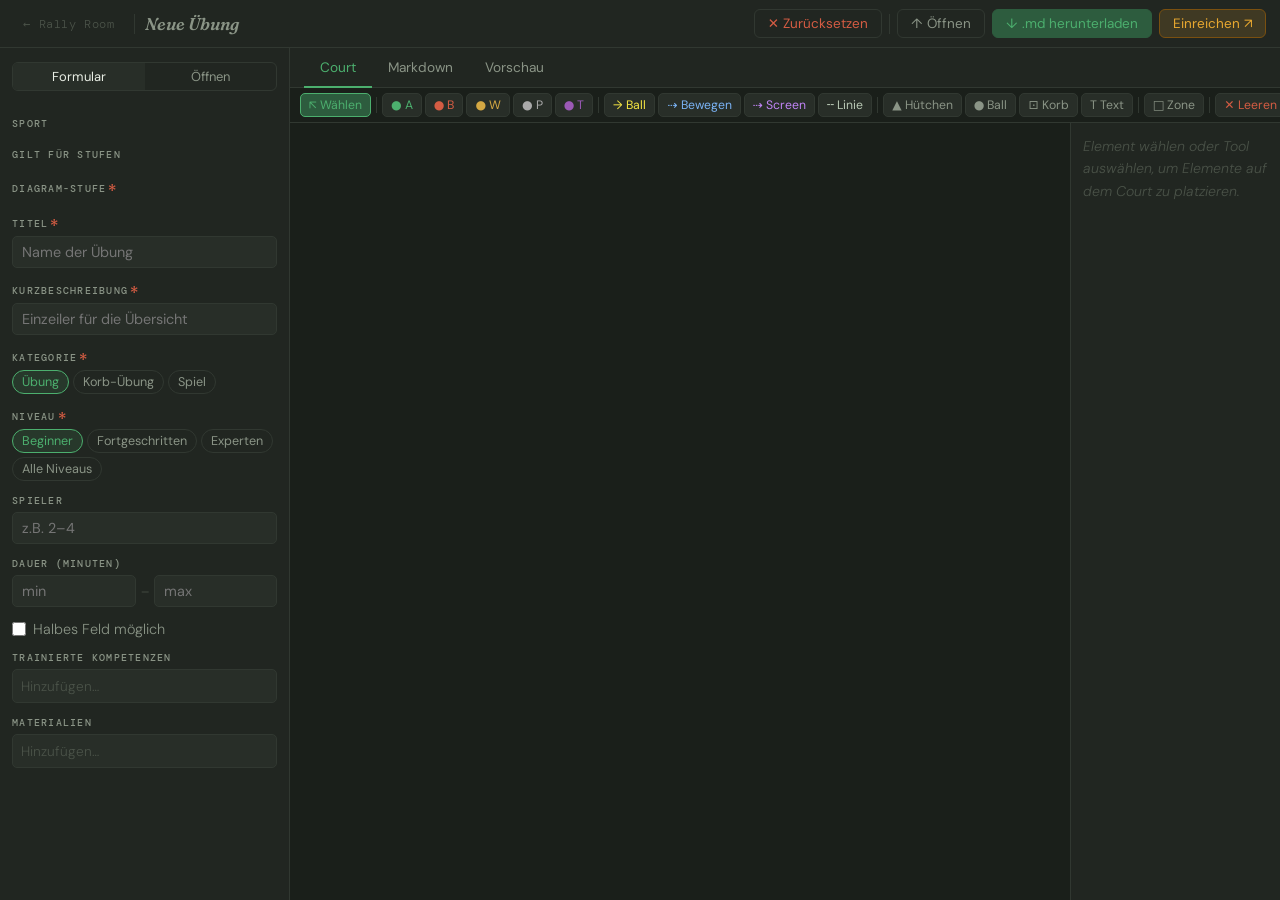
==== site/editor/index.html @ b4a6d8ef "add tainer and ball basket icons & support to favorite entries" ====
<!DOCTYPE html>
<html lang="de">
<head>
<meta charset="UTF-8"/>
<meta name="viewport" content="width=device-width,initial-scale=1.0"/>
<title>Neue Übung — Rally Room</title>
<link rel="icon" href="../favicon.ico"/>
<link rel="preconnect" href="https://fonts.googleapis.com"/>
<link href="https://fonts.googleapis.com/css2?family=DM+Mono:wght@400;500&family=Fraunces:ital,wght@0,300;0,600;1,300&family=DM+Sans:wght@300;400;500&display=swap" rel="stylesheet"/>
<style>
*,*::before,*::after{box-sizing:border-box;margin:0;padding:0}
:root{
  --bg:#1a1f1a;--surface:#212621;--card:#282e28;--border:#313831;
  --ink:#e8ede4;--ink-muted:#8a9486;--ink-faint:#4a5248;
  --green:#4caf6e;--green-dim:#2d5c3e;
  --red:#d45c43;--yellow:#d4a843;--blue:#4385d4;
  --accent:#d4763a;
  --mono:'DM Mono',monospace;--serif:'Fraunces',Georgia,serif;--sans:'DM Sans',system-ui,sans-serif;
}
html,body{height:100%;overflow:hidden;font-size:18px}
body{background:var(--bg);color:var(--ink);font-family:var(--sans);font-weight:300;display:flex;flex-direction:column}

/* ── Top bar ── */
#top-bar{
  height:48px;flex-shrink:0;display:flex;align-items:center;gap:10px;
  padding:0 14px;border-bottom:1px solid var(--border);background:var(--surface);
}
.back-link{
  color:var(--ink-faint);text-decoration:none;font-size:0.68rem;font-family:var(--mono);
  letter-spacing:0.05em;padding:4px 8px;border-radius:5px;border:1px solid transparent;
  transition:all 0.1s;white-space:nowrap;
}
.back-link:hover{color:var(--ink-muted);border-color:var(--border);background:var(--card)}
.top-sep{width:1px;height:20px;background:var(--border)}
.top-title{font-family:var(--serif);font-size:0.95rem;font-weight:600;font-style:italic;color:var(--ink-muted)}
.top-actions{margin-left:auto;display:flex;gap:7px;align-items:center}
.btn-ghost{
  padding:5px 13px;border-radius:6px;border:1px solid var(--border);
  background:transparent;color:var(--ink-muted);cursor:pointer;
  font-family:var(--sans);font-size:0.75rem;transition:all 0.15s;
}
a.btn-ghost{text-decoration:none}
.btn-ghost:hover{color:var(--ink);border-color:var(--ink-faint)}
.btn-primary{
  padding:5px 13px;border-radius:6px;border:1px solid var(--green-dim);
  background:var(--green-dim);color:var(--green);cursor:pointer;
  font-family:var(--sans);font-size:0.75rem;transition:all 0.15s;
}
.btn-primary:hover{background:#3a7050}
.btn-submit{
  padding:5px 13px;border-radius:6px;border:1px solid #7a5010;
  background:rgba(232,168,48,.15);color:#e8a830;cursor:pointer;
  font-family:var(--sans);font-size:0.75rem;transition:all 0.15s;
}
.btn-submit:hover{background:rgba(232,168,48,.25);border-color:#e8a830}

.tob-sep{width:1px;height:20px;background:var(--border)}

/* ── Layout ── */
#layout{display:flex;flex:1;min-height:0;overflow:hidden}

/* ── Form sidebar ── */
#form-sidebar{
  width:290px;flex-shrink:0;overflow-y:auto;padding:14px 12px;
  display:flex;flex-direction:column;gap:13px;
  border-right:1px solid var(--border);background:var(--surface);
}
.field-section{display:flex;flex-direction:column;gap:5px}
.field-label{
  font-size:0.58rem;letter-spacing:0.12em;text-transform:uppercase;
  color:var(--ink-muted);font-family:var(--mono);font-weight:500;
}
.req{color:var(--red);margin-left:2px;font-size:0.75rem;font-style:normal}
.field-input{
  padding:6px 9px;background:var(--card);border:1px solid var(--border);
  color:var(--ink);border-radius:5px;font-family:var(--sans);font-size:0.8rem;outline:none;width:100%;
}
.field-input:focus{border-color:var(--green-dim)}
.field-row{display:flex;gap:5px;align-items:center}
.field-sep{color:var(--ink-faint);font-size:0.75rem;flex-shrink:0}
.field-hint{font-size:0.64rem;color:var(--ink-faint);line-height:1.4}
.field-check{display:flex;align-items:center;gap:7px;cursor:pointer;font-size:0.8rem;color:var(--ink-muted)}
.field-check input{accent-color:var(--green);cursor:pointer;width:14px;height:14px}
.chip-group{display:flex;flex-wrap:wrap;gap:4px}
.chip-btn{
  padding:3px 9px;border-radius:20px;border:1px solid var(--border);
  background:transparent;color:var(--ink-muted);cursor:pointer;
  font-family:var(--sans);font-size:0.7rem;transition:all 0.1s;
}
.chip-btn:hover{border-color:var(--ink-faint);color:var(--ink)}
/* category */
.chip-btn[data-val="Exercise"].active{border-color:#4caf6e;background:rgba(76,175,110,.13);color:#4caf6e}
.chip-btn[data-val="Drill"].active   {border-color:#4385d4;background:rgba(67,133,212,.13);color:#4385d4}
.chip-btn[data-val="Game"].active    {border-color:#d4863a;background:rgba(212,134,58,.13);color:#d4863a}
/* skill level */
.chip-btn[data-val="Beginner"].active   {border-color:#4caf6e;background:rgba(76,175,110,.13);color:#4caf6e}
.chip-btn[data-val="Intermediate"].active{border-color:#d4a843;background:rgba(212,168,67,.13);color:#d4a843}
.chip-btn[data-val="Advanced"].active   {border-color:#d45c43;background:rgba(212,92,67,.13);color:#d45c43}
.chip-btn[data-val="All Levels"].active {border-color:#4385d4;background:rgba(67,133,212,.13);color:#4385d4}
/* stufe */
.stufe-btn[data-stage=""].active{border-color:var(--ink-faint);background:rgba(138,148,134,.13);color:var(--ink-muted)}
.stufe-btn[data-stage]:not([data-stage=""]).active{border-color:var(--stage-c,var(--ink-faint));background:color-mix(in srgb,var(--stage-c,transparent) 13%,transparent);color:var(--stage-c,var(--ink-muted))}
.sport-grid{display:grid;grid-template-columns:repeat(2,1fr);gap:4px}
.sport-btn{
  display:flex;flex-direction:column;align-items:center;gap:3px;
  padding:7px 4px;border-radius:7px;border:1px solid var(--border);
  background:var(--card);color:var(--ink-muted);cursor:pointer;
  font-family:var(--sans);font-size:0.6rem;text-align:center;transition:all 0.1s;
}
.sport-btn:hover{border-color:var(--ink-faint);color:var(--ink)}
.sport-btn[data-sport="pickleball"].active{border-color:#4caf6e;background:rgba(76,175,110,.13);color:#4caf6e}
.sport-btn[data-sport="tennis"].active    {border-color:#d4763a;background:rgba(212,118,58,.13);color:#d4763a}
.sport-btn[data-sport="beachtennis"].active{border-color:#e8a830;background:rgba(232,168,48,.13);color:#e8a830}
.sport-btn[data-sport="padel"].active     {border-color:#43b5c8;background:rgba(67,181,200,.13);color:#43b5c8}
.sport-btn img{width:28px;height:28px;object-fit:contain}

/* ── Right main ── */
#right-main{flex:1;display:flex;flex-direction:column;min-width:0;overflow:hidden}

/* ── Tab bar ── */
#tab-bar{
  display:flex;border-bottom:1px solid var(--border);flex-shrink:0;
  background:var(--surface);padding:0 14px;
}
.tab-btn{
  padding:10px 16px;border:none;background:transparent;color:var(--ink-muted);
  cursor:pointer;font-family:var(--sans);font-size:0.76rem;
  border-bottom:2px solid transparent;margin-bottom:-1px;transition:color 0.1s,border-color 0.1s;
}
.tab-btn:hover{color:var(--ink)}
.tab-btn.active{color:var(--green);border-bottom-color:var(--green)}

/* ── Tab content ── */
.tab-content{display:none;flex:1;min-height:0}
.tab-content.active{display:flex;flex-direction:column}
#tab-preview.active{display:block;overflow-y:auto}

/* ── Court tab ── */
#tool-strip{
  display:flex;align-items:center;gap:3px;padding:5px 10px;
  flex-shrink:0;border-bottom:1px solid var(--border);background:var(--bg);overflow-x:auto;
}
.tool-chip{
  padding:3px 8px;border-radius:5px;border:1px solid var(--border);
  background:var(--card);color:var(--ink-muted);cursor:pointer;
  font-family:var(--sans);font-size:0.68rem;white-space:nowrap;transition:all 0.1s;
}
.tool-chip:hover{border-color:var(--ink-faint);color:var(--ink)}
.tool-chip.active{border-color:var(--green);background:var(--green-dim);color:var(--green)}
.tool-chip.t-a{color:#4caf6e}.tool-chip.t-a.active{border-color:#4caf6e;background:rgba(76,175,110,.15)}
.tool-chip.t-b{color:#d45c43}.tool-chip.t-b.active{border-color:#d45c43;background:rgba(212,92,67,.15)}
.tool-chip.t-w{color:#d4a843}.tool-chip.t-w.active{border-color:#d4a843;background:rgba(212,168,67,.15)}
.tool-chip.t-p{color:#aaa}.tool-chip.t-p.active{border-color:#aaa;background:rgba(170,170,170,.15)}
.tool-chip.t-t{color:#9b59b6}.tool-chip.t-t.active{border-color:#9b59b6;background:rgba(155,89,182,.15)}
.tool-chip.t-ball{color:#f5e642}.tool-chip.t-ball.active{border-color:#f5e642;background:rgba(245,230,66,.1)}
.tool-chip.t-move{color:#7ab3f5}.tool-chip.t-move.active{border-color:#7ab3f5;background:rgba(122,179,245,.1)}
.tool-chip.t-screen{color:#c084f5}.tool-chip.t-screen.active{border-color:#c084f5;background:rgba(192,132,245,.1)}
.tool-chip.t-line{color:#b8c8b4}.tool-chip.t-line.active{border-color:#b8c8b4;background:rgba(184,200,180,.1)}
.tool-chip.t-danger{color:var(--red)}
.tool-chip.t-danger:hover{border-color:var(--red);background:rgba(212,92,67,.1)}
.tool-strip-sep{width:1px;height:16px;background:var(--border);margin:0 2px;flex-shrink:0}
#court-area{display:flex;flex:1;min-height:0;overflow:hidden}
#court-col{flex:1;display:flex;align-items:center;justify-content:center;overflow:hidden;padding:10px}
#court-container{position:relative;user-select:none;height:100%;aspect-ratio:260/540;max-width:100%}
#court-svg{display:block;width:100%;height:100%;cursor:crosshair}
#props-panel{
  width:210px;flex-shrink:0;border-left:1px solid var(--border);
  background:var(--surface);padding:12px;overflow-y:auto;
  display:flex;flex-direction:column;gap:10px;
}
#props-panel.empty .props-filled{display:none}
#props-panel:not(.empty) .props-empty{display:none}
.props-empty{font-size:0.78rem;color:var(--ink-faint);font-style:italic;line-height:1.6}
#props-body{display:flex;flex-direction:column;gap:12px}
.props-filled{display:flex;flex-direction:column;gap:10px}
.prop-label{font-size:0.6rem;letter-spacing:0.1em;text-transform:uppercase;color:var(--ink-muted);font-family:var(--mono);padding-bottom: 3px;}
.prop-input{
  width:100%;padding:6px 9px;background:var(--card);border:1px solid var(--border);
  color:var(--ink);border-radius:5px;font-family:var(--mono);font-size:0.78rem;outline:none;
}
.prop-input:focus{border-color:var(--green-dim)}
.prop-input[type="color"]{height:30px;padding:2px 4px;cursor:pointer}
.prop-del{
  width:100%;padding:6px;border-radius:5px;border:1px solid var(--border);
  background:var(--card);color:var(--red);cursor:pointer;font-family:var(--sans);font-size:0.78rem;
}
.prop-del:hover{background:rgba(212,92,67,.12);border-color:var(--red)}
.prop-type{font-size:0.7rem;color:var(--ink-faint)}

/* ── Markdown tab ── */
#md-body{flex:1;display:flex;min-height:0;overflow:hidden}
#md-toolbar{
  display:flex;align-items:center;gap:2px;padding:5px 10px;flex-shrink:0;
  border-bottom:1px solid var(--border);background:var(--surface);flex-wrap:wrap;
}
.md-tb-btn{
  background:none;border:1px solid transparent;border-radius:4px;cursor:pointer;
  color:var(--ink-muted);font-family:var(--sans);font-size:0.72rem;padding:3px 7px;
  line-height:1.4;transition:background 0.1s;white-space:nowrap;
}
.md-tb-btn:hover{background:var(--card);border-color:var(--border);color:var(--ink)}
.md-tb-sep{width:1px;height:14px;background:var(--border);margin:0 3px;flex-shrink:0}
.md-tb-accent{color:var(--accent) !important;font-family:var(--serif);font-style:italic}
#md-editor-wrap{flex:1;position:relative;overflow:hidden}
#md-overlay{
  position:absolute;inset:0;padding:18px 22px;
  font-family:var(--mono);font-size:0.8rem;line-height:1.8;
  color:var(--ink);white-space:pre-wrap;word-break:break-word;overflow-y:auto;
  pointer-events:none;scrollbar-width:none;-ms-overflow-style:none;
}
#md-overlay::-webkit-scrollbar{display:none}
#f-body{
  position:absolute;inset:0;padding:18px 22px;background:transparent;border:none;outline:none;
  color:transparent;caret-color:var(--ink);font-family:var(--mono);font-size:0.8rem;line-height:1.8;
  resize:none;width:100%;overflow-y:auto;
}
#f-body:focus{color:var(--ink)}
#md-editor-wrap:focus-within #md-overlay{opacity:0}
#md-sidebar{
  width:176px;flex-shrink:0;border-left:1px solid var(--border);
  background:var(--surface);overflow-y:auto;padding:10px 8px;display:flex;flex-direction:column;gap:10px;
}
.md-sb-section{font-size:0.58rem;letter-spacing:0.1em;text-transform:uppercase;
  color:var(--ink-faint);font-weight:500;margin-bottom:3px}
.md-sb-chips{display:flex;flex-wrap:wrap;gap:3px}
.md-sb-chip{
  display:inline-flex;align-items:center;gap:4px;padding:3px 7px;
  border:1px solid var(--border);border-radius:20px;cursor:pointer;
  font-size:0.65rem;font-family:var(--mono);color:var(--ink-muted);
  background:var(--card);transition:background 0.1s;user-select:none;white-space:nowrap;
}
.md-sb-chip:hover{background:var(--border);color:var(--ink)}
/* inline elements rendered by mdToHtml */
.md-player{display:inline-flex;align-items:center;justify-content:center;
  height:1.5em;min-width:1.5em;padding:0 0.35em;border-radius:999px;
  vertical-align:middle;margin:0 2px;font-size:0.78em;
  color:#fff;font-weight:500;font-family:var(--mono);line-height:1;white-space:nowrap}
.md-zone{display:inline-flex;align-items:center;padding:0 5px;border-radius:3px;
  border:1.5px dashed currentColor;height:1.5em;
  font-size:0.78em;vertical-align:middle;margin:0 2px;font-family:var(--mono);font-weight:500}
.md-cone{display:inline-flex;align-items:center;vertical-align:middle;
  font-size:1.32em;margin:0 2px;line-height:1}
.md-dot{display:inline-flex;align-items:center;width:0.85em;height:0.85em;border-radius:50%;
  vertical-align:middle;margin:0 2px}
.md-accent{font-family:var(--serif);color:var(--accent);font-style:italic}
/* overlay tag styling */
.ov-tag{color:var(--ink-faint)}
.ov-accent{font-family:var(--serif);color:var(--accent);font-style:italic}

/* ── Preview tab ── */
#preview-wrap{max-width:860px;margin:0 auto;padding:28px 24px}
.prev-byline{display:flex;align-items:center;gap:7px;flex-wrap:wrap;margin-bottom:8px}
.prev-heading{font-family:var(--serif);font-size:1.8rem;font-weight:300;font-style:italic;line-height:1.2;margin-bottom:10px}
.prev-trained{display:flex;gap:5px;flex-wrap:wrap;margin-bottom:18px}
.prev-layout{display:grid;grid-template-columns:1fr 260px;gap:32px;align-items:start}
.prev-court-sticky{position:sticky;top:20px}
.prev-court-label{font-size:0.6rem;letter-spacing:0.1em;text-transform:uppercase;color:var(--ink-faint);margin-bottom:7px}
.prev-court-wrap{width:100%;aspect-ratio:26/54;border-radius:6px;overflow:hidden;border:1px solid var(--border)}
.prev-court-wrap svg{width:100%;height:100%}
.prev-court-info{margin-top:9px;background:var(--card);border:1px solid var(--border);border-radius:6px;padding:9px}
.prev-body{font-size:0.88rem;line-height:1.8;color:#c0c8bc}
.prev-body h2{font-family:var(--serif);font-size:1rem;font-weight:600;margin:1.5em 0 0.4em;color:var(--ink)}
.prev-body h3{font-family:var(--serif);font-size:0.88rem;font-style:italic;font-weight:300;margin:1.3em 0 0.35em;color:var(--ink-muted)}
.prev-body p{margin-bottom:0.8em}
.prev-body ul,.prev-body ol{margin:0 0 0.8em 1.3em}
.prev-body li{margin-bottom:0.3em}
.prev-body strong{color:var(--ink);font-weight:500}
.prev-body code{font-family:var(--mono);font-size:0.82em;background:var(--border);padding:1px 5px;border-radius:3px}
.prev-body a{color:var(--green);text-decoration:underline;text-underline-offset:3px}
.info-row{display:flex;justify-content:space-between;padding:4px 0;font-size:0.72rem;border-bottom:1px solid var(--border);gap:10px}
.info-row:last-child{border-bottom:none}
.info-label{color:var(--ink-faint);font-family:var(--mono);font-size:0.62rem}
.info-value{color:var(--ink-muted)}
.info-value.danger{color:var(--red)}
.skill-tag{font-size:0.62rem;font-family:var(--mono);background:var(--surface);color:var(--ink-faint);padding:2px 6px;border-radius:20px;border:1px solid var(--border)}
.badge{font-size:0.56rem;letter-spacing:0.07em;text-transform:uppercase;font-weight:500;padding:3px 7px;border-radius:20px;white-space:nowrap;font-family:var(--mono);display:inline-block}
.badge-exercise{background:#1e3626;color:#4caf6e}
.badge-drill{background:#1a2e3a;color:#4385d4}
.badge-game{background:#3a2618;color:#d4863a}
.badge-beginner{background:rgba(76,175,110,.15);color:#4caf6e}
.badge-intermediate{background:rgba(212,168,67,.15);color:#d4a843}
.badge-advanced{background:rgba(212,92,67,.15);color:#d45c43}
.badge-all-levels{background:rgba(67,133,212,.15);color:#4385d4}
.badge-stage-red    {background:rgba(230,57,70,.15);color:#e63946}
.badge-stage-orange {background:rgba(232,112,64,.15);color:#e87040}
.badge-stage-green  {background:rgba(76,175,110,.15);color:#4caf6e}
.badge-stage-yellow {background:rgba(212,168,67,.15);color:#d4a843}

/* ── Modal ── */
.modal-overlay{position:fixed;inset:0;background:rgba(0,0,0,.6);display:flex;align-items:center;justify-content:center;z-index:200}
.modal-overlay.hidden{display:none}
.modal{background:var(--surface);border:1px solid var(--border);border-radius:10px;padding:22px 24px;min-width:320px;max-width:440px;width:90%;display:flex;flex-direction:column;gap:13px}
.modal-title{font-family:var(--serif);font-size:1rem;font-weight:600;color:var(--ink)}
.modal-body{font-size:0.84rem;color:var(--ink-muted);line-height:1.6}
.modal-actions{display:flex;gap:7px;justify-content:flex-end}
.modal-cancel{padding:6px 13px;border-radius:6px;border:1px solid var(--border);background:transparent;color:var(--ink-muted);cursor:pointer;font-family:var(--sans);font-size:0.78rem}
.modal-cancel:hover{color:var(--ink)}
.modal-ok{padding:6px 14px;border-radius:6px;border:1px solid var(--green-dim);background:var(--green-dim);color:var(--green);cursor:pointer;font-family:var(--sans);font-size:0.78rem}
.modal-ok.danger{border-color:var(--red);background:rgba(212,92,67,.15);color:var(--red)}
.modal-ok.danger:hover{background:rgba(212,92,67,.25)}

/* ── Tag select ── */
.tag-select-wrap{
  min-height:34px;padding:5px 8px;background:var(--card);border:1px solid var(--border);
  border-radius:5px;cursor:pointer;display:flex;flex-wrap:wrap;gap:4px;align-items:center;
  transition:border-color 0.1s;
}
.tag-select-wrap:hover{border-color:var(--ink-faint)}
.tag-chips-display{display:contents}
.tag-placeholder{font-size:0.76rem;color:var(--ink-faint)}
.tag-chip{
  display:inline-flex;align-items:center;gap:3px;
  padding:2px 7px;border-radius:20px;background:var(--surface);border:1px solid var(--border);
  font-size:0.68rem;color:var(--ink-muted);white-space:nowrap;
}
.tag-remove{cursor:pointer;opacity:0.55;font-size:0.75rem;line-height:1;margin-left:1px}
.tag-remove:hover{opacity:1;color:var(--red)}

/* ── Tag modal ── */
#tag-modal{
  display:none;position:fixed;inset:0;z-index:500;
  background:rgba(0,0,0,0.65);backdrop-filter:blur(4px);
  align-items:center;justify-content:center;
}
#tag-modal.open{display:flex}
.tag-modal-inner{
  background:var(--surface);border:1px solid var(--border);border-radius:10px;
  padding:18px 20px;max-width:400px;width:90%;display:flex;flex-direction:column;gap:12px;
}
.tag-modal-header{display:flex;align-items:center;justify-content:space-between}
.tag-modal-title{font-family:var(--serif);font-size:0.95rem;font-weight:600;font-style:italic;color:var(--ink)}
.tag-modal-close{background:none;border:none;color:var(--ink-faint);cursor:pointer;font-size:1rem;padding:2px 6px;line-height:1;transition:color 0.1s}
.tag-modal-close:hover{color:var(--ink)}
#tag-modal-input{
  width:100%;padding:7px 10px;background:var(--card);border:1px solid var(--border);
  color:var(--ink);border-radius:5px;font-family:var(--sans);font-size:0.8rem;outline:none;
}
#tag-modal-input:focus{border-color:var(--green-dim)}
#tag-modal-input::placeholder{color:var(--ink-faint)}
.tag-modal-section-label{font-size:0.58rem;letter-spacing:0.1em;text-transform:uppercase;color:var(--ink-faint);margin-bottom:5px;font-weight:500}
#tag-modal-suggestions,#tag-modal-selected{display:flex;flex-wrap:wrap;gap:5px}
.tag-suggest-chip{
  padding:3px 10px;border-radius:20px;border:1px solid var(--border);
  background:transparent;color:var(--ink-muted);cursor:pointer;
  font-family:var(--sans);font-size:0.72rem;transition:all 0.1s;
}
.tag-suggest-chip:hover{border-color:var(--ink-faint);color:var(--ink)}
.tag-suggest-chip.selected{background:var(--green-dim);border-color:var(--green);color:var(--green)}
.tag-selected-chip{
  display:inline-flex;align-items:center;gap:4px;
  padding:3px 8px;border-radius:20px;background:var(--green-dim);border:1px solid var(--green);
  color:var(--green);font-size:0.72rem;font-family:var(--sans);
}
.tag-selected-chip .tag-remove{color:var(--green)}

/* ── Narrow screen block ── */
#narrow-block{
  display:none;position:fixed;inset:0;z-index:500;
  background:var(--bg);align-items:center;justify-content:center;flex-direction:column;gap:14px;
  text-align:center;padding:32px;
}
#narrow-block h2{font-family:var(--serif);font-size:1.4rem;font-weight:300;font-style:italic;color:var(--ink)}
#narrow-block p{font-size:0.82rem;color:var(--ink-muted);line-height:1.7;max-width:280px}
#narrow-block a{color:var(--ink-faint);font-family:var(--mono);font-size:0.7rem;text-decoration:underline;text-underline-offset:3px}
@media(max-width:900px){#narrow-block{display:flex}}

/* ── Sidebar mode bar ── */
#sidebar-mode-bar{display:flex;margin-bottom:13px;border-radius:6px;overflow:hidden;border:1px solid var(--border);flex-shrink:0}
.sm-btn{flex:1;padding:5px 8px;background:transparent;border:none;color:var(--ink-muted);cursor:pointer;font-family:var(--sans);font-size:0.72rem;transition:all 0.1s}
.sm-btn.active{background:var(--card);color:var(--ink)}
.sm-btn:hover:not(.active){color:var(--ink)}

/* ── Browse panel ── */
#form-sidebar.browse-mode{overflow:hidden}
#browse-panel{display:flex;flex-direction:column;gap:8px;flex:1;min-height:0}
#browse-search{width:100%;padding:6px 9px;background:var(--card);border:1px solid var(--border);color:var(--ink);border-radius:5px;font-family:var(--sans);font-size:0.78rem;outline:none;flex-shrink:0}
#browse-search:focus{border-color:var(--green-dim)}
#browse-search::placeholder{color:var(--ink-faint)}
#browse-filters{display:flex;flex-wrap:wrap;gap:4px;flex-shrink:0}
#browse-list{flex:1;overflow-y:auto;display:flex;flex-direction:column;gap:4px;min-height:0}
.browse-entry{padding:8px 10px;background:var(--card);border:1px solid var(--border);border-radius:6px;cursor:pointer;transition:border-color 0.1s;flex-shrink:0}
.browse-entry:hover{border-color:var(--accent)}
.browse-entry-title{font-family:var(--serif);font-size:0.85rem;font-weight:600;font-style:italic}
.browse-entry-meta{font-size:0.65rem;color:var(--ink-faint);font-family:var(--mono);margin-top:2px}
.browse-empty{color:var(--ink-faint);font-size:0.78rem;text-align:center;padding:20px 0;line-height:1.6}

/* ── Toast ── */
#toast{
  position:fixed;bottom:20px;left:50%;transform:translateX(-50%);
  padding:7px 16px;border-radius:7px;background:var(--surface);border:1px solid var(--border);
  font-size:0.76rem;color:var(--ink-muted);font-family:var(--mono);
  opacity:0;transition:opacity 0.2s;pointer-events:none;z-index:300;white-space:nowrap;
}
#toast.show{opacity:1}
#toast.toast-error  {background:rgba(212,92,67,.60);border-color:var(--red);color:#f0a090}
#toast.toast-success{background:rgba(76,175,110,.60);border-color:var(--green);color:#90d4a8}
</style>
</head>
<body>

<div id="tag-modal" onclick="closeTagModal()">
  <div class="tag-modal-inner" onclick="event.stopPropagation()">
    <div class="tag-modal-header">
      <span class="tag-modal-title" id="tag-modal-title"></span>
      <button class="tag-modal-close" onclick="closeTagModal()">✕</button>
    </div>
    <input id="tag-modal-input" type="text" placeholder="Neu eingeben und Enter…" onkeydown="onTagInput(event)"/>
    <div id="tag-modal-suggestions-wrap" style="display:none">
      <div class="tag-modal-section-label">Vorschläge</div>
      <div id="tag-modal-suggestions"></div>
    </div>
    <div id="tag-modal-selected-wrap" style="display:none">
      <div class="tag-modal-section-label" id="tag-modal-selected-label"></div>
      <div id="tag-modal-selected"></div>
    </div>
  </div>
</div>

<div id="narrow-block" aria-hidden="true">
  <h2>Zu schmal für den Editor</h2>
  <p>Der Court-Editor braucht mindestens 900 px Breite. Bitte auf einem größeren Bildschirm öffnen.</p>
  <a href="../">← Zurück zu Rally Room</a>
</div>

<div id="top-bar">
  <a class="back-link" href="../">← Rally Room</a>
  <div class="top-sep"></div>
  <span class="top-title">Neue Übung</span>
  <div class="top-actions">
    <button class="btn-ghost" style="color:var(--red)" onclick="openResetModal()">✕ Zurücksetzen</button>
    <div class="top-sep"></div>
    <input type="file" id="upload-input" accept=".md" style="display:none" onchange="handleUpload(event)"/>
    <button class="btn-ghost" onclick="document.getElementById('upload-input').click()">↑ Öffnen</button>
    <button id="btn-download" class="btn-primary" onclick="downloadMd()">↓ .md herunterladen</button>
    <button id="btn-save" class="btn-primary" onclick="saveMd()" style="display:none">Speichern</button>
    <button class="btn-submit" onclick="openSubmitModal()">Einreichen ↗</button>
  </div>
</div>

<div id="layout">

  <!-- ── Metadata sidebar ── -->
  <div id="form-sidebar">

    <div id="sidebar-mode-bar">
      <button class="sm-btn active" data-mode="form" onclick="setSidebarMode('form')">Formular</button>
      <button class="sm-btn" data-mode="browse" onclick="setSidebarMode('browse')">Öffnen</button>
    </div>

    <div id="form-panel" style="display:contents">

    <div class="field-section">
      <div class="field-label">Sport</div>
      <div class="sport-grid" id="sport-picker"></div>
    </div>

    <div class="field-section" id="stufe-section">
      <div class="field-label">Gilt für Stufen</div>
      <div class="chip-group" id="stufe-applies-group"></div>
      <div class="field-label" style="margin-top:8px">Diagram-Stufe<span class="req">*</span></div>
      <div class="chip-group" id="stufe-diagram-group"></div>
    </div>

    <div class="field-section">
      <div class="field-label">Titel<span class="req">*</span></div>
      <input id="f-title" class="field-input" type="text" placeholder="Name der Übung" oninput="onFormChange()"/>
    </div>

    <div class="field-section">
      <div class="field-label">Kurzbeschreibung<span class="req">*</span></div>
      <input id="f-summary" class="field-input" type="text" placeholder="Einzeiler für die Übersicht" oninput="onFormChange()"/>
    </div>

    <div class="field-section">
      <div class="field-label">Kategorie<span class="req">*</span></div>
      <div class="chip-group" id="cat-group">
        <button class="chip-btn active" data-val="Exercise" onclick="setCat(this)">Übung</button>
        <button class="chip-btn" data-val="Drill" onclick="setCat(this)">Korb-Übung</button>
        <button class="chip-btn" data-val="Game" onclick="setCat(this)">Spiel</button>
      </div>
    </div>

    <div class="field-section">
      <div class="field-label">Niveau<span class="req">*</span></div>
      <div class="chip-group" id="skill-group">
        <button class="chip-btn active" data-val="Beginner" onclick="setSkill(this)">Beginner</button>
        <button class="chip-btn" data-val="Intermediate" onclick="setSkill(this)">Fortgeschritten</button>
        <button class="chip-btn" data-val="Advanced" onclick="setSkill(this)">Experten</button>
        <button class="chip-btn" data-val="All Levels" onclick="setSkill(this)">Alle Niveaus</button>
      </div>
    </div>

    <div class="field-section">
      <div class="field-label">Spieler</div>
      <input id="f-players" class="field-input" type="text" placeholder="z.B. 2–4" oninput="onFormChange()"/>
    </div>

    <div class="field-section">
      <div class="field-label">Dauer (Minuten)</div>
      <div class="field-row">
        <input id="f-dur-min" class="field-input" type="number" min="0" placeholder="min" oninput="onFormChange()"/>
        <span class="field-sep">–</span>
        <input id="f-dur-max" class="field-input" type="number" min="0" placeholder="max" oninput="onFormChange()"/>
      </div>
    </div>

    <div class="field-section">
      <label class="field-check">
        <input id="f-half-court" type="checkbox" onchange="onFormChange()"/>
        <span>Halbes Feld möglich</span>
      </label>
    </div>

    <div class="field-section">
      <div class="field-label">Trainierte Kompetenzen</div>
      <div class="tag-select-wrap" id="skills-wrap" onclick="openTagModal('skills')">
        <div class="tag-chips-display" id="skills-display"></div>
        <span class="tag-placeholder" id="skills-placeholder">Hinzufügen…</span>
      </div>
      <input id="f-skills" type="hidden"/>
    </div>

    <div class="field-section">
      <div class="field-label">Materialien</div>
      <div class="tag-select-wrap" id="materials-wrap" onclick="openTagModal('materials')">
        <div class="tag-chips-display" id="materials-display"></div>
        <span class="tag-placeholder" id="materials-placeholder">Hinzufügen…</span>
      </div>
      <input id="f-materials" type="hidden"/>
    </div>

    </div><!-- end #form-panel -->

    <div id="browse-panel" style="display:none">
      <input id="browse-search" type="text" placeholder="Suche…" oninput="renderBrowseList()"/>
      <div id="browse-list"><div class="browse-empty">Sport wählen und Öffnen klicken</div></div>
    </div>

  </div>

  <!-- ── Right main ── -->
  <div id="right-main">
    <div id="tab-bar">
      <button class="tab-btn active" data-tab="court" onclick="setTab('court')">Court</button>
      <button class="tab-btn" data-tab="markdown" onclick="setTab('markdown')">Markdown</button>
      <button class="tab-btn" data-tab="preview" onclick="setTab('preview')">Vorschau</button>
    </div>

    <!-- Court tab -->
    <div id="tab-court" class="tab-content active">
      <div id="tool-strip">
        <button class="tool-chip active" id="ts-select" onclick="setTool('select')">↖ Wählen</button>
        <div class="tool-strip-sep"></div>
        <button class="tool-chip t-a" id="ts-player-A" onclick="setTool('player-A')">● A</button>
        <button class="tool-chip t-b" id="ts-player-B" onclick="setTool('player-B')">● B</button>
        <button class="tool-chip t-w" id="ts-player-W" onclick="setTool('player-W')">● W</button>
        <button class="tool-chip t-p" id="ts-player-P" onclick="setTool('player-P')">● P</button>
        <button class="tool-chip t-t" id="ts-player-T" onclick="setTool('player-T')">● T</button>
        <div class="tool-strip-sep"></div>
        <button class="tool-chip t-ball" id="ts-arrow-ball" onclick="setTool('arrow-ball')">→ Ball</button>
        <button class="tool-chip t-move" id="ts-arrow-move" onclick="setTool('arrow-move')">⇢ Bewegen</button>
        <button class="tool-chip t-screen" id="ts-arrow-screen" onclick="setTool('arrow-screen')">⇢ Screen</button>
        <button class="tool-chip t-line" id="ts-arrow-line" onclick="setTool('arrow-line')">╌ Linie</button>
        <div class="tool-strip-sep"></div>
        <button class="tool-chip" id="ts-marker-cone" onclick="setTool('marker-cone')">▲ Hütchen</button>
        <button class="tool-chip" id="ts-marker-ball" onclick="setTool('marker-ball')">● Ball</button>
        <button class="tool-chip" id="ts-marker-basket" onclick="setTool('marker-basket')">⊡ Korb</button>
        <button class="tool-chip" id="ts-marker-text" onclick="setTool('marker-text')">T Text</button>
        <div class="tool-strip-sep"></div>
        <button class="tool-chip" id="ts-zone" onclick="setTool('zone')">□ Zone</button>
        <div class="tool-strip-sep"></div>
        <button class="tool-chip t-danger" onclick="openClearModal()">✕ Leeren</button>
      </div>
      <div id="court-area">
        <div id="court-col">
          <div id="court-container">
            <svg id="court-svg" xmlns="http://www.w3.org/2000/svg" viewBox="-30 -50 260 540"></svg>
          </div>
        </div>
        <div id="props-panel" class="empty">
          <p class="props-empty">Element wählen oder Tool auswählen, um Elemente auf dem Court zu platzieren.</p>
          <div class="props-filled">
            <div id="props-body"></div>
          </div>
        </div>
      </div>
    </div>

    <!-- Markdown tab -->
    <div id="tab-markdown" class="tab-content">
      <div id="md-toolbar">
        <button class="md-tb-btn" title="Fett (Strg+B)" onclick="wrapMdSel('**','**')"><b>B</b></button>
        <button class="md-tb-btn" title="Kursiv (Strg+I)" onclick="wrapMdSel('*','*')"><i>I</i></button>
        <button class="md-tb-btn" title="Mono" onclick="wrapMdSel('`','`')" style="font-family:var(--mono)">⌥M</button>
        <div class="md-tb-sep"></div>
        <button class="md-tb-btn" title="Überschrift 2" onclick="prefixMdLine('## ')">H2</button>
        <button class="md-tb-btn" title="Überschrift 3" onclick="prefixMdLine('### ')">H3</button>
        <div class="md-tb-sep"></div>
        <button class="md-tb-btn" title="Aufzählung" onclick="prefixMdLine('- ')">― Liste</button>
        <div class="md-tb-sep"></div>
        <button class="md-tb-btn md-tb-accent" title="Akzent-Stil: $text$" onclick="wrapMdSel('$','$')">$ Akzent</button>
      </div>
      <div id="md-body">
        <div id="md-editor-wrap">
          <div id="md-overlay" aria-hidden="true"></div>
          <textarea id="f-body" spellcheck="true"
            oninput="onFormChange();renderMdOverlay()"
            onscroll="document.getElementById('md-overlay').scrollTop=this.scrollTop"
            onkeydown="mdKeydown(event)">Beschreibe die Übung hier.

## Aufbau

## Ziel

## Trainer Hinweise

## Variationen
</textarea>
        </div>
        <div id="md-sidebar"></div>
      </div>
    </div>

    <!-- Preview tab -->
    <div id="tab-preview" class="tab-content">
      <div id="preview-wrap"></div>
    </div>

  </div>
</div>

<!-- Overwrite conflict modal -->
<div class="modal-overlay hidden" id="overwrite-modal">
  <div class="modal">
    <div class="modal-title">Datei existiert bereits</div>
    <div class="modal-body"><code id="overwrite-name"></code> existiert bereits. Neuen Slug eingeben oder überschreiben:</div>
    <div style="display:flex;align-items:center;gap:6px;margin-top:2px">
      <input id="overwrite-slug" class="prop-input" type="text" style="flex:1;font-size:0.78rem"/>
      <span style="font-size:0.75rem;color:var(--ink-faint);flex-shrink:0">.md</span>
    </div>
    <div class="modal-actions">
      <button class="modal-cancel" onclick="closeModal('overwrite-modal')">Abbrechen</button>
      <button class="modal-ok danger" onclick="saveWithSlug(true)">Überschreiben</button>
      <button class="modal-ok" onclick="saveWithSlug(false)">Neu speichern</button>
    </div>
  </div>
</div>

<!-- Submit modal -->
<div class="modal-overlay hidden" id="submit-modal">
  <div class="modal" style="max-width:480px">
    <div class="modal-title">Übung einreichen</div>
    <div id="submit-summary" style="background:var(--bg);border:1px solid var(--border);border-radius:6px;padding:10px 12px;font-size:0.76rem;line-height:1.8;color:var(--ink-muted);font-family:var(--mono)"></div>
    <div style="display:flex;flex-direction:column;gap:8px">
      <div>
        <div class="prop-label" style="margin-bottom:4px">Dein Name</div>
        <input id="submit-name" class="prop-input" type="text" placeholder="Optional"/>
      </div>
      <div>
        <div class="prop-label" style="margin-bottom:4px">Deine E-Mail<span class="req">*</span></div>
        <input id="submit-email" class="prop-input" type="email" placeholder="Optional — für Rückfragen"/>
      </div>
      <div>
        <div class="prop-label" style="margin-bottom:4px">Anmerkungen</div>
        <textarea id="submit-note" class="prop-input" rows="3" style="resize:vertical;font-family:var(--sans);line-height:1.5" placeholder="Optional — Hinweise für den Reviewer"></textarea>
      </div>
    </div>
    <div class="modal-actions">
      <button class="modal-cancel" onclick="closeModal('submit-modal')">Abbrechen</button>
      <button class="modal-ok" style="border-color:#7a5010;background:rgba(232,168,48,.15);color:#e8a830" onclick="submitEntry()">Einreichen →</button>
    </div>
  </div>
</div>

<!-- Load confirm modal -->
<div class="modal-overlay hidden" id="load-confirm-modal">
  <div class="modal">
    <div class="modal-title">Übung laden?</div>
    <div class="modal-body" id="load-confirm-body"></div>
    <div class="modal-actions">
      <button class="modal-cancel" onclick="closeModal('load-confirm-modal')">Abbrechen</button>
      <button class="modal-ok" id="load-confirm-ok">Laden</button>
    </div>
  </div>
</div>

<!-- Reset all modal -->
<div class="modal-overlay hidden" id="reset-modal">
  <div class="modal">
    <div class="modal-title">Alles zurücksetzen?</div>
    <div class="modal-body">Alle Felder, Court-Elemente und gespeicherter Zustand werden gelöscht.</div>
    <div class="modal-actions">
      <button class="modal-cancel" onclick="closeModal('reset-modal')">Abbrechen</button>
      <button class="modal-ok danger" onclick="confirmReset()">Zurücksetzen</button>
    </div>
  </div>
</div>

<!-- Clear court modal -->
<div class="modal-overlay hidden" id="clear-modal">
  <div class="modal">
    <div class="modal-title">Alles löschen?</div>
    <div class="modal-body">Alle Spieler, Pfeile, Marker und Zonen werden entfernt.</div>
    <div class="modal-actions">
      <button class="modal-cancel" onclick="closeModal('clear-modal')">Abbrechen</button>
      <button class="modal-ok danger" onclick="confirmClear()">Löschen</button>
    </div>
  </div>
</div>

<div id="toast"></div>

<script src="../courts.js"></script>
<script>
// ── Constants ──────────────────────────────────────────────────────────────────
const VW = 200, VH = 440, MX = 30, MY = 50;
const AC = { ball:"#f5e642", move:"#7ab3f5", screen:"#c084f5", line:"#b8c8b4" };
const CAT_LABEL  = { Exercise:"Übung", Drill:"Korb-Übung", Game:"Spiel" };
const SKILL_LABEL = { Beginner:"Beginner", Intermediate:"Fortgeschrittene", Advanced:"Experten", "All Levels":"Alle Niveaus" };
const STAGE_META_E = Object.fromEntries((SPORT_MAP["tennis"]?.stages||[]).map(s=>[s.id,s]));
function stageBadgeE(id){const m=STAGE_META_E[id];return m?`<span class="badge badge-stage-${id}">${m.label}</span>`:"";}
function stageDotsE(ids){return (ids||[]).map(id=>{const m=STAGE_META_E[id];return m?`<span title="${m.label}" style="width:8px;height:8px;border-radius:50%;background:${m.color};display:inline-block;flex-shrink:0"></span>`:""}).join("");}

// ── App state ─────────────────────────────────────────────────────────────────
let currentSport    = "tennis";
let currentCategory = "Exercise";
let currentSkillReq = "Beginner";
let currentStages       = [];
let currentDiagramStage = "yellow";
let currentTab      = "court";
let TC = getTCFor("tennis");

function getTCFor(id) {
  const s = SPORT_MAP[id];
  return { A: s.teamA, B: s.teamB, W: s.teamW, T: s.teamT };
}

// ── Court editor state ────────────────────────────────────────────────────────
const state = {
  tool: "select",
  players: [], arrows: [], markers: [], zones: [],
  selected: null, dragging: null, drawing: null, drawingZone: null,
  nextId: 1,
};
const svg = document.getElementById("court-svg");
function genId() { return "e" + (state.nextId++); }

// ── Sport picker ──────────────────────────────────────────────────────────────
(function buildPicker() {
  const picker = document.getElementById("sport-picker");
  SPORT_COURTS.forEach(s => {
    const btn = document.createElement("button");
    btn.dataset.sport = s.id;
    btn.className = "sport-btn" + (s.id === currentSport ? " active" : "");
    btn.onclick = () => setSport(s.id);
    btn.innerHTML = `<img src="../logos/${s.id}.png" alt=""/><span>${s.name}</span>`;
    picker.appendChild(btn);
  });
})();

// ── Stufe picker (tennis only) ────────────────────────────────────────────────
(function buildStufePicker() {
  const stages = SPORT_MAP["tennis"]?.stages || [];
  if (!stages.length) return;
  const chips = s => `<button class="chip-btn stufe-btn" data-stage="${s.id}" style="--stage-c:${s.color}">${s.label}</button>`;
  document.getElementById("stufe-applies-group").innerHTML = stages.map(chips).join("");
  document.getElementById("stufe-diagram-group").innerHTML = stages.map(chips).join("");
  document.querySelectorAll("#stufe-diagram-group .stufe-btn").forEach(b => {
    b.onclick = () => setDiagramStage(b);
    b.classList.toggle("active", b.dataset.stage === "yellow");
  });
  document.querySelectorAll("#stufe-applies-group .stufe-btn").forEach(b => {
    b.onclick = () => toggleAppliesStage(b);
  });
  document.getElementById("stufe-section").style.display = "";
})();

function setDiagramStage(btn) {
  currentDiagramStage = btn.dataset.stage;
  document.querySelectorAll("#stufe-diagram-group .stufe-btn").forEach(b => b.classList.toggle("active", b.dataset.stage === currentDiagramStage));
  render();
  saveToStorage();
  if (currentTab === "preview") renderPreview();
}
const STAGE_ORDER = ["red", "orange", "green", "yellow"];
function toggleAppliesStage(btn) {
  const id = btn.dataset.stage;
  if (currentStages.includes(id)) currentStages = currentStages.filter(s => s !== id);
  else currentStages = [...currentStages, id];
  currentStages.sort((a, b) => STAGE_ORDER.indexOf(a) - STAGE_ORDER.indexOf(b));
  btn.classList.toggle("active", currentStages.includes(id));
  saveToStorage();
  if (currentTab === "preview") renderPreview();
}

function setSport(id) {
  currentSport = id;
  TC = getTCFor(id);
  const accent = SPORT_MAP[id]?.accent || "#d4763a";
  document.documentElement.style.setProperty("--accent", accent);
  document.querySelectorAll(".sport-btn").forEach(b =>
    b.classList.toggle("active", b.dataset.sport === id));
  const hasSt = !!(SPORT_MAP[id]?.stages?.length);
  document.getElementById("stufe-section").style.display = hasSt ? "" : "none";
  if (!hasSt) {
    currentStages = []; currentDiagramStage = "";
    document.querySelectorAll(".stufe-btn").forEach(b=>b.classList.remove("active"));
  } else if (!currentDiagramStage) {
    currentDiagramStage = "yellow";
    document.querySelectorAll("#stufe-diagram-group .stufe-btn").forEach(b=>b.classList.toggle("active",b.dataset.stage==="yellow"));
  }
  render();
  if (currentTab === "preview") renderPreview();
  const bp = document.getElementById("browse-panel");
  if (bp && bp.style.display !== "none") loadBrowseData();
  else loadSportMeta();
}

// ── Category / Skill ──────────────────────────────────────────────────────────
function setCat(btn) {
  currentCategory = btn.dataset.val;
  document.querySelectorAll("#cat-group .chip-btn").forEach(b => b.classList.toggle("active", b === btn));
  saveToStorage();
  if (currentTab === "preview") renderPreview();
}
function setSkill(btn) {
  currentSkillReq = btn.dataset.val;
  document.querySelectorAll("#skill-group .chip-btn").forEach(b => b.classList.toggle("active", b === btn));
  saveToStorage();
  if (currentTab === "preview") renderPreview();
}

// ── Tabs ──────────────────────────────────────────────────────────────────────
const TAB_HASH = { court: "#court", markdown: "#md", preview: "#preview" };
const HASH_TAB = { "#court": "court", "#md": "markdown", "#preview": "preview" };

function setTab(tab, { pushState = true } = {}) {
  currentTab = tab;
  document.querySelectorAll(".tab-btn").forEach(b => b.classList.toggle("active", b.dataset.tab === tab));
  document.querySelectorAll(".tab-content").forEach(el => { el.style.display = "none"; el.classList.remove("active"); });
  const el = document.getElementById("tab-" + tab);
  el.style.display = "";
  el.classList.add("active");
  if (pushState) history.replaceState(null, "", TAB_HASH[tab] || "#court");
  if (tab === "preview") renderPreview();
  if (tab === "court") render();
  if (tab === "markdown") { buildMdSidebar(); renderMdOverlay(); }
}

// ── Form change ───────────────────────────────────────────────────────────────
function onFormChange() {
  saveToStorage();
  if (currentTab === "preview") renderPreview();
}

// ── Tool switching ────────────────────────────────────────────────────────────
function setTool(t) {
  state.tool = t;
  state.selected = null;
  state.drawing = null;
  state.drawingZone = null;
  document.querySelectorAll(".tool-chip").forEach(b =>
    b.classList.toggle("active", b.id === "ts-" + t));
  render();
}

// ── SVG coords ────────────────────────────────────────────────────────────────
function svgCoords(evt) {
  const rect = svg.getBoundingClientRect();
  const touch = evt.touches ? evt.touches[0] : evt;
  return {
    x: (touch.clientX - rect.left) / rect.width  * (VW + 2*MX) / VW - MX/VW,
    y: (touch.clientY - rect.top)  / rect.height * (VH + 2*MY) / VH - MY/VH,
  };
}

function clamp(v)  { return Math.max(-MX/VW, Math.min(1+MX/VW, v)); }
function clampY(v) { return Math.max(-MY/VH, Math.min(1+MY/VH, v)); }

// ── Object lookup ─────────────────────────────────────────────────────────────
function findObj(id, kind) {
  if (kind === "player") return state.players.find(p => p.id === id);
  if (kind === "marker") return state.markers.find(m => m.id === id);
  if (kind === "arrow")  return state.arrows.find(a => a.id === id);
  if (kind === "zone")   return state.zones.find(z => z.id === id);
}
function getKind(obj) {
  if (state.players.includes(obj)) return "player";
  if (state.markers.includes(obj)) return "marker";
  if (state.arrows.includes(obj))  return "arrow";
  if (state.zones.includes(obj))   return "zone";
}

// ── Arrow helpers ─────────────────────────────────────────────────────────────
function arrowPathD(a, W, H) {
  const x1=a.x1*W, y1=a.y1*H, x2=a.x2*W, y2=a.y2*H;
  if (!a.midTouched) return `M ${x1} ${y1} L ${x2} ${y2}`;
  const cx=a.cx*W, cy=a.cy*H;
  return a.mode==="angled"
    ? `M ${x1} ${y1} L ${cx} ${cy} L ${x2} ${y2}`
    : `M ${x1} ${y1} Q ${cx} ${cy} ${x2} ${y2}`;
}
function arrowToggle(key) { if (state.selected) { state.selected[key]=!state.selected[key]; render(); } }
function arrowSetMode(m)  { if (state.selected) { state.selected.mode=m; render(); } }
function arrowResetMid()  {
  const a=state.selected; if (!a) return;
  a.cx=(a.x1+a.x2)/2; a.cy=(a.y1+a.y2)/2; a.midTouched=false; render();
}

// ── Render canvas ─────────────────────────────────────────────────────────────
function courtDefs(sfx) {
  sfx = sfx || "";
  return `<defs>
    <marker id="ab${sfx}"  markerWidth="4" markerHeight="4" refX="3.5" refY="2" orient="auto"><path d="M0,0 L0,4 L4,2 z" fill="${AC.ball}"/></marker>
    <marker id="am${sfx}"  markerWidth="4" markerHeight="4" refX="3.5" refY="2" orient="auto"><path d="M0,0 L0,4 L4,2 z" fill="${AC.move}"/></marker>
    <marker id="as${sfx}"  markerWidth="4" markerHeight="4" refX="3.5" refY="2" orient="auto"><path d="M0,0 L0,4 L4,2 z" fill="${AC.screen}"/></marker>
    <marker id="al${sfx}"  markerWidth="4" markerHeight="4" refX="3.5" refY="2" orient="auto"><path d="M0,0 L0,4 L4,2 z" fill="${AC.line}"/></marker>
    <marker id="abr${sfx}" markerWidth="4" markerHeight="4" refX="3.5" refY="2" orient="auto-start-reverse"><path d="M0,0 L0,4 L4,2 z" fill="${AC.ball}"/></marker>
    <marker id="amr${sfx}" markerWidth="4" markerHeight="4" refX="3.5" refY="2" orient="auto-start-reverse"><path d="M0,0 L0,4 L4,2 z" fill="${AC.move}"/></marker>
    <marker id="asr${sfx}" markerWidth="4" markerHeight="4" refX="3.5" refY="2" orient="auto-start-reverse"><path d="M0,0 L0,4 L4,2 z" fill="${AC.screen}"/></marker>
    <marker id="alr${sfx}" markerWidth="4" markerHeight="4" refX="3.5" refY="2" orient="auto-start-reverse"><path d="M0,0 L0,4 L4,2 z" fill="${AC.line}"/></marker>
  </defs>`;
}

function renderCanvas() {
  const sport = SPORT_MAP[currentSport];
  const stageHtml = (currentDiagramStage && currentDiagramStage !== "yellow" && sport.courtBaseByStage)
    ? sport.courtBaseByStage(currentDiagramStage, VW, VH) : null;
  let s = courtDefs("e") + (stageHtml || sport.courtBase(VW, VH));

  state.zones.forEach(z => {
    const zx=z.x*VW, zy=z.y*VH, zw=z.width*VW, zh=z.height*VH;
    const col=z.color||"#f5e642", sel=state.selected?.id===z.id;
    s += `<rect data-id="${z.id}" data-kind="zone" x="${zx}" y="${zy}" width="${zw}" height="${zh}"
      fill="${col}" fill-opacity="${sel?.35:.18}" stroke="${sel?"#fff":col}" stroke-width="${sel?2:1.5}"
      stroke-dasharray="5,3" style="cursor:pointer"/>`;
    if (z.label) s += `<text x="${zx+zw/2}" y="${zy+zh/2}" text-anchor="middle" dominant-baseline="middle"
      fill="${col}" font-size="${VW*.04}" font-family="DM Mono,monospace" style="pointer-events:none">${z.label}</text>`;
  });

  if (state.drawingZone) {
    const z = state.drawingZone;
    const x=Math.min(z.x1,z.x2)*VW, y=Math.min(z.y1,z.y2)*VH;
    const w=Math.abs(z.x2-z.x1)*VW, h=Math.abs(z.y2-z.y1)*VH;
    s += `<rect x="${x}" y="${y}" width="${w}" height="${h}" fill="#f5e642" fill-opacity=".12" stroke="#f5e642" stroke-width="1.5" stroke-dasharray="4,3"/>`;
  }

  state.arrows.forEach(a => {
    const x1=a.x1*VW,y1=a.y1*VH,x2=a.x2*VW,y2=a.y2*VH;
    const col=AC[a.type]||AC.ball, sel=state.selected?.id===a.id;
    const isLine=a.type==="line";
    const headEnd   = isLine ? (a.headEnd??false)  : (a.headEnd??true);
    const headStart = a.headStart||a.bidir||false;
    const pfx = a.type==="move"?"am":a.type==="screen"?"as":a.type==="line"?"al":"ab";
    const mEnd   = headEnd   ? `marker-end="url(#${pfx}e)"`   : "";
    const mStart = headStart ? `marker-start="url(#${pfx}re)"`: "";
    const dash=isLine?"8,5":a.type==="move"?"6,4":"";
    const d = arrowPathD(a, VW, VH);
    s += `<path data-id="${a.id}" data-kind="arrow" d="${d}"
      stroke="${sel?"#fff":col}" stroke-width="${sel?4:3}" fill="none"
      ${dash?`stroke-dasharray="${dash}"`:""}
      ${mEnd} ${mStart}
      opacity="${sel?1:.85}" style="cursor:pointer"/>`;
    s += `<path data-id="${a.id}" data-kind="arrow" d="${d}" stroke="transparent" stroke-width="14" fill="none" style="cursor:pointer"/>`;
    if (sel) {
      const cxp=(a.midTouched?a.cx:(a.x1+a.x2)/2)*VW, cyp=(a.midTouched?a.cy:(a.y1+a.y2)/2)*VH;
      if (a.midTouched && a.mode!=="angled") {
        s += `<line x1="${x1}" y1="${y1}" x2="${cxp}" y2="${cyp}" stroke="rgba(255,255,255,.18)" stroke-width="1" stroke-dasharray="3,3" style="pointer-events:none"/>`;
        s += `<line x1="${x2}" y1="${y2}" x2="${cxp}" y2="${cyp}" stroke="rgba(255,255,255,.18)" stroke-width="1" stroke-dasharray="3,3" style="pointer-events:none"/>`;
      }
      s += `<circle data-id="${a.id}" data-kind="arrow-pt" data-pt="start" cx="${x1}" cy="${y1}" r="5" fill="rgba(255,255,255,.85)" stroke="${col}" stroke-width="1.5" style="cursor:move"/>`;
      s += `<circle data-id="${a.id}" data-kind="arrow-pt" data-pt="mid"   cx="${cxp}" cy="${cyp}" r="${a.midTouched?4.5:3.5}" fill="${a.midTouched?"rgba(255,255,255,.85)":"rgba(255,255,255,.35)"}" stroke="${col}" stroke-width="1.5" ${a.midTouched?"":`stroke-dasharray="2,1"`} style="cursor:move"/>`;
      s += `<circle data-id="${a.id}" data-kind="arrow-pt" data-pt="end"   cx="${x2}" cy="${y2}" r="5" fill="rgba(255,255,255,.85)" stroke="${col}" stroke-width="1.5" style="cursor:move"/>`;
    }
  });

  if (state.drawing) {
    const a = state.drawing;
    const col=AC[a.type]||AC.ball, isLine=a.type==="line";
    const pfx=a.type==="move"?"am":a.type==="screen"?"as":"ab";
    s += `<line x1="${a.x1*VW}" y1="${a.y1*VH}" x2="${a.x2*VW}" y2="${a.y2*VH}"
      stroke="${col}" stroke-width="2.5" stroke-dasharray="${isLine?"8,5":"4,3"}" opacity=".7"
      ${!isLine?`marker-end="url(#${pfx}e)"`:""}`+`/>`;
  }

  state.markers.forEach(m => {
    const mx=m.x*VW, my=m.y*VH, r=8, sel=state.selected?.id===m.id;
    if (m.type==="cone") {
      const cc=m.color||"#f5a542";
      s += `<polygon data-id="${m.id}" data-kind="marker"
        points="${mx},${my-r} ${mx-r*.8},${my+r*.6} ${mx+r*.8},${my+r*.6}"
        fill="${cc}" stroke="${sel?"#fff":"rgba(0,0,0,0.35)"}" stroke-width="${sel?2:1.2}" style="cursor:pointer"/>`;
    } else if (m.type==="ball") {
      const maskId = "bm" + m.id + "e";
      const stageBall = (currentDiagramStage && currentDiagramStage !== "yellow" && sport.renderBallByStage)
        ? sport.renderBallByStage(currentDiagramStage, mx, my, r, maskId) : null;
      s += stageBall !== null ? stageBall : sport.renderBall(mx, my, r, maskId);
      if (sel) s += `<circle cx="${mx}" cy="${my}" r="${r*.72}" fill="none" stroke="#fff" stroke-width="1.5" style="pointer-events:none"/>`;
      s += `<circle data-id="${m.id}" data-kind="marker" cx="${mx}" cy="${my}" r="${r*.72}" fill="transparent" style="cursor:pointer"/>`;
    } else if (m.type==="text") {
      const fs = (m.size||11)/11/16*VW, col = m.color||"#e8ede4", txt = m.text??"Text", rot = m.rotation||0;
      const tf = rot ? `rotate(${rot},${mx},${my})` : "";
      const fw = m.bold ? "600" : "300", fi = m.italic ? "italic" : "normal";
      s += `<text data-id="${m.id}" data-kind="marker" x="${mx}" y="${my}" text-anchor="middle" dominant-baseline="middle"
        fill="${sel?"#fff":col}" font-size="${fs}" font-family="Fraunces,Georgia,serif" font-weight="${fw}" font-style="${fi}"
        transform="${tf}" style="cursor:pointer;user-select:none">${txt}</text>`;
      if (sel) {
        const hw = txt.length*fs*0.32, hh = fs*0.6;
        s += `<rect x="${mx-hw}" y="${my-hh}" width="${hw*2}" height="${hh*2}" fill="none" stroke="rgba(255,255,255,0.35)" stroke-width="1" stroke-dasharray="3,2" transform="${tf}" style="pointer-events:none"/>`;
      }
    } else if (m.type==="basket") {
      const bc=m.color||"#d4a843", sw=r*0.16;
      s += `<path data-id="${m.id}" data-kind="marker" d="M ${mx-r} ${my-r*0.3} L ${mx+r} ${my-r*0.3} L ${mx+r*0.72} ${my+r*0.72} L ${mx-r*0.72} ${my+r*0.72} Z" fill="${bc}" fill-opacity="0.18" stroke="${sel?"#fff":bc}" stroke-width="${sw}" stroke-linejoin="round" style="cursor:pointer"/>`;
      s += `<ellipse cx="${mx}" cy="${my-r*0.3}" rx="${r}" ry="${r*0.27}" fill="${bc}" fill-opacity="0.12" stroke="${sel?"#fff":bc}" stroke-width="${sw}" style="pointer-events:none"/>`;
      s += `<line x1="${mx}" y1="${my+r*0.72}" x2="${mx}" y2="${my+r*1.3}" stroke="${sel?"#fff":bc}" stroke-width="${sw*1.3}" stroke-linecap="round" style="pointer-events:none"/>`;
      s += `<line x1="${mx-r*0.52}" y1="${my+r*1.3}" x2="${mx+r*0.52}" y2="${my+r*1.3}" stroke="${sel?"#fff":bc}" stroke-width="${sw*1.3}" stroke-linecap="round" style="pointer-events:none"/>`;
      s += `<circle cx="${mx-r*0.38}" cy="${my+r*0.22}" r="${r*0.22}" fill="${bc}" opacity="0.88" style="pointer-events:none"/>`;
      s += `<circle cx="${mx}" cy="${my+r*0.1}" r="${r*0.22}" fill="${bc}" opacity="0.88" style="pointer-events:none"/>`;
      s += `<circle cx="${mx+r*0.38}" cy="${my+r*0.22}" r="${r*0.22}" fill="${bc}" opacity="0.88" style="pointer-events:none"/>`;
    }
  });

  state.players.forEach(p => {
    const px=p.x*VW, py=p.y*VH, r=10;
    const col=p.team==='P'?(p.color||'#888'):(TC[p.team]||TC.A), sel=state.selected?.id===p.id;
    if (p.image) {
      s += `<clipPath id="cp${p.id}e"><circle cx="${px}" cy="${py}" r="${r}"/></clipPath>
        <image data-id="${p.id}" data-kind="player" href="${p.image}" x="${px-r}" y="${py-r}" width="${r*2}" height="${r*2}"
          clip-path="url(#cp${p.id}e)" preserveAspectRatio="xMidYMid slice" style="cursor:grab"/>
        <circle cx="${px}" cy="${py}" r="${r}" fill="none" stroke="${sel?"#fff":col}" stroke-width="${sel?2.5:2}" style="pointer-events:none"/>`;
    } else {
      s += `<circle data-id="${p.id}" data-kind="player" cx="${px}" cy="${py}" r="${r}"
        fill="${col}" stroke="${sel?"#fff":"#111"}" stroke-width="${sel?2.5:1.5}" style="cursor:grab" opacity=".95"/>
        <text data-id="${p.id}" data-kind="player" x="${px}" y="${py}" text-anchor="middle" dominant-baseline="central"
          fill="#fff" font-size="7" font-family="DM Mono,monospace" font-weight="500"
          style="cursor:grab;pointer-events:none">${p.label||p.team}</text>`;
    }
  });

  svg.innerHTML = s;
  bindSvgEvents();
}

function updateProps() {
  const panel = document.getElementById("props-panel");
  const body  = document.getElementById("props-body");
  const sel   = state.selected;
  if (!sel) { panel.classList.add("empty"); return; }
  panel.classList.remove("empty");
  const kind = getKind(sel);
  let html = "";

  if (kind === "player") {
    html += propField("Label", "label", sel.label||"", "text");
    html += propField("Bild-URL", "image", sel.image||"", "text", "https://…");
    if (sel.team === 'P') {
      html += propColor("Farbe", sel.color||"#888888");
    } else {
      html += `<div class="prop-type">Team: <strong style="color:${TC[sel.team]||'inherit'}">${sel.team}</strong></div>`;
    }
  } else if (kind === "marker") {
    if (sel.type === "cone") html += propColor("Farbe", sel.color||"#f5a542");
    if (sel.type === "basket") html += propColor("Farbe", sel.color||"#d4a843");
    if (sel.type === "text") {
      html += propField("Text", "text", sel.text??"Text", "text");
      html += propColor("Farbe", sel.color||"#e8ede4");
      html += propField("Größe", "size", sel.size||11, "number");
      html += propField("Rotation (°)", "rotation", sel.rotation||0, "number");
      html += `<div style="display:flex;gap:6px">
        <button onclick="updateProp('bold',!state.selected?.bold);render()" style="flex:1;padding:5px;border-radius:5px;border:1px solid var(--border);background:${sel.bold?"var(--green-dim)":"var(--card)"};color:${sel.bold?"var(--green)":"var(--ink-muted)"};cursor:pointer;font-family:Fraunces,Georgia,serif;font-weight:600;font-size:0.85rem">B</button>
        <button onclick="updateProp('italic',!state.selected?.italic);render()" style="flex:1;padding:5px;border-radius:5px;border:1px solid var(--border);background:${sel.italic?"var(--green-dim)":"var(--card)"};color:${sel.italic?"var(--green)":"var(--ink-muted)"};cursor:pointer;font-family:Fraunces,Georgia,serif;font-style:italic;font-size:0.85rem">I</button>
      </div>`;
    }
    html += `<div class="prop-type">Typ: ${sel.type}</div>`;
  } else if (kind === "zone") {
    html += propField("Label", "label", sel.label||"", "text");
    html += propColor("Farbe", sel.color||"#f5e642");
  } else if (kind === "arrow") {
    const headEnd   = sel.type==="line" ? (sel.headEnd??false)  : (sel.headEnd??true);
    const headStart = sel.headStart||sel.bidir||false;
    const mode = sel.mode||"curved";
    const tb = (label,active,fn) => `<button onclick="${fn}" style="flex:1;padding:4px;border-radius:5px;border:1px solid var(--border);background:${active?"var(--green-dim)":"var(--card)"};color:${active?"var(--green)":"var(--ink-muted)"};cursor:pointer;font-size:0.72rem;font-family:var(--sans)">${label}</button>`;
    html += `<div class="prop-label">Pfeilspitzen</div>
      <div style="display:flex;gap:5px">
        ${tb("← Start", headStart, "arrowToggle('headStart')")}
        ${tb("Ende →",  headEnd,   "arrowToggle('headEnd')")}
      </div>`;
    html += `<div class="prop-label">Kurvenform</div>
      <div style="display:flex;gap:5px">
        ${tb("∿ Kurve",  mode==="curved",  "arrowSetMode('curved')")}
        ${tb("∟ Winkel", mode==="angled",  "arrowSetMode('angled')")}
      </div>`;
    if (sel.midTouched) html += `<button onclick="arrowResetMid()" style="width:100%;padding:4px;border-radius:5px;border:1px solid var(--border);background:var(--card);color:var(--ink-muted);cursor:pointer;font-size:0.72rem;font-family:var(--sans)">⟲ Gerade</button>`;
    html += `<div class="prop-type">Typ: ${sel.type}</div>`;
  }
  html += `<button class="prop-del" onclick="deleteSelected()">Löschen</button>`;
  body.innerHTML = html;
}

function propField(label, key, value, type, placeholder) {
  return `<div>
    <div class="prop-label">${label}</div>
    <input class="prop-input" type="${type}" value="${String(value).replace(/"/g,"&quot;")}"
      ${placeholder?`placeholder="${placeholder}"`:""}
      oninput="updateProp('${key}',this.value)"/>
  </div>`;
}
function propColor(label, value) {
  return `<div>
    <div class="prop-label">${label}</div>
    <input class="prop-input" type="color" value="${value}" oninput="updateProp('color',this.value)"/>
  </div>`;
}
function updateProp(key, value) {
  if (!state.selected) return;
  const sel = state.selected;
  if (key === "label") {
    const kind = getKind(sel);
    if (kind === "player") {
      const oldLabel = sel.label || sel.team;
      sel.label = value;
      renameMdRef(`{${oldLabel}}`, `{${value}}`);
    } else if (kind === "zone" && sel.label) {
      const oldLabel = sel.label;
      sel.label = value;
      renameMdRef(`[${oldLabel}]`, `[${value}]`);
    } else {
      sel[key] = value;
    }
  } else {
    sel[key] = value;
  }
  renderCanvas();
}

function renameMdRef(from, to) {
  const ta = document.getElementById("f-body");
  if (!ta) return;
  ta.value = ta.value.split(from).join(to);
  renderMdOverlay();
  saveToStorage();
}

function render() { renderCanvas(); updateProps(); buildMdSidebar(); saveToStorage(); }

// ── SVG event handling ────────────────────────────────────────────────────────
function bindSvgEvents() {
  svg.addEventListener("mousedown",  onDown, { once: true });
  svg.addEventListener("touchstart", onDown, { once: true, passive: false });
}

function onDown(evt) {
  evt.preventDefault();
  const c = svgCoords(evt);
  const id   = evt.target.dataset?.id;
  const kind = evt.target.dataset?.kind;

  if (state.tool === "select") {
    if (kind === "arrow-pt") {
      const obj = findObj(id, "arrow");
      state.selected = obj;
      state.dragging = { obj, kind: "arrow-pt", pt: evt.target.dataset.pt, ox: c.x, oy: c.y };
      render(); return;
    }
    const obj = id ? findObj(id, kind) : null;
    state.selected = obj || null;
    if (obj) {
      if (kind === "arrow") {
        state.dragging = { obj, kind, ox: c.x, oy: c.y };
      } else {
        state.dragging = { obj, kind, ox: c.x - obj.x, oy: c.y - obj.y };
      }
    }
    render(); return;
  }
  if (state.tool.startsWith("player-")) {
    const team = state.tool.split("-")[1];
    const teamPlayers = state.players.filter(p => p.team === team);
    const n = teamPlayers.length;
    let newLabel;
    if (n === 0) {
      newLabel = team;
    } else {
      newLabel = team + (n + 1);
      if (n === 1 && teamPlayers[0].label === team) {
        renameMdRef(`{${team}}`, `{${team}1}`);
        teamPlayers[0].label = team + "1";
      }
    }
    state.players.push({ id: genId(), team, x: c.x, y: c.y, label: newLabel });
    render(); return;
  }
  if (state.tool.startsWith("marker-")) {
    const type = state.tool.split("-")[1];
    const m = { id: genId(), type, x: c.x, y: c.y };
    if (type === "text") { m.text = "Text"; m.color = "#e8ede4"; m.size = 11; }
    state.markers.push(m);
    if (type === "text") { state.selected = m; setTool("select"); }
    render(); return;
  }
  if (state.tool.startsWith("arrow-")) {
    state.drawing = { x1: c.x, y1: c.y, x2: c.x, y2: c.y, type: state.tool.split("-")[1] };
    return;
  }
  if (state.tool === "zone") {
    state.drawingZone = { x1: c.x, y1: c.y, x2: c.x, y2: c.y };
    return;
  }
}

function onMove(evt) {
  if (evt.touches) evt.preventDefault();
  const c = svgCoords(evt);
  if (state.dragging) {
    const { obj, kind } = state.dragging;
    if (kind === "arrow-pt") {
      const pt = state.dragging.pt;
      if (pt === "start")     { obj.x1=clamp(c.x); obj.y1=clampY(c.y); }
      else if (pt === "end")  { obj.x2=clamp(c.x); obj.y2=clampY(c.y); }
      else if (pt === "mid")  { obj.cx=clamp(c.x); obj.cy=clampY(c.y); obj.midTouched=true; }
      if (!obj.midTouched) { obj.cx=(obj.x1+obj.x2)/2; obj.cy=(obj.y1+obj.y2)/2; }
    } else if (kind === "arrow") {
      const dx = c.x - state.dragging.ox, dy = c.y - state.dragging.oy;
      obj.x1 = clamp(obj.x1+dx); obj.y1 = clampY(obj.y1+dy);
      obj.x2 = clamp(obj.x2+dx); obj.y2 = clampY(obj.y2+dy);
      if (obj.midTouched) { obj.cx=clamp(obj.cx+dx); obj.cy=clampY(obj.cy+dy); }
      else { obj.cx=(obj.x1+obj.x2)/2; obj.cy=(obj.y1+obj.y2)/2; }
      state.dragging.ox = c.x; state.dragging.oy = c.y;
    } else if (kind === "zone") {
      obj.x = Math.max(-MX/VW, Math.min(1-obj.width+MX/VW, c.x - state.dragging.ox));
      obj.y = clampY(c.y - state.dragging.oy);
    } else {
      obj.x = clamp(c.x - state.dragging.ox);
      obj.y = clampY(c.y - state.dragging.oy);
    }
    render(); return;
  }
  if (state.drawing) {
    state.drawing.x2 = clamp(c.x); state.drawing.y2 = clampY(c.y);
    render(); return;
  }
  if (state.drawingZone) {
    state.drawingZone.x2 = clamp(c.x); state.drawingZone.y2 = clampY(c.y);
    render();
  }
}

function onUp() {
  if (state.dragging) { state.dragging = null; render(); return; }
  if (state.drawing) {
    const a = state.drawing;
    const dx = a.x2-a.x1, dy = a.y2-a.y1;
    if (Math.sqrt(dx*dx+dy*dy) > 0.04) state.arrows.push({
      id: genId(), ...a,
      cx: (a.x1+a.x2)/2, cy: (a.y1+a.y2)/2, midTouched: false, mode: "curved",
      headEnd: a.type!=="line", headStart: false,
    });
    state.drawing = null; render(); return;
  }
  if (state.drawingZone) {
    const z = state.drawingZone;
    const x=Math.min(z.x1,z.x2), y=Math.min(z.y1,z.y2);
    const w=Math.abs(z.x2-z.x1), h=Math.abs(z.y2-z.y1);
    if (w > 0.03 && h > 0.03) state.zones.push({ id: genId(), x, y, width:w, height:h, label:"", color:"#f5e642" });
    state.drawingZone = null; render();
  }
}

document.addEventListener("mousemove", onMove);
document.addEventListener("mouseup",   onUp);
document.addEventListener("touchmove", onMove, { passive: false });
document.addEventListener("touchend",  onUp);

svg.addEventListener("dblclick", e => {
  e.preventDefault();
  const id = e.target.dataset?.id, kind = e.target.dataset?.kind;
  if (!id || !kind) return;
  const obj = findObj(id, kind);
  if (!obj) return;
  if (kind === "zone" || (kind === "marker" && obj.type === "text")) {
    state.selected = obj;
    render(); // updateProps() is synchronous — input exists in DOM immediately after
    const inp = document.querySelector("#props-body input[type='text']");
    if (inp) { inp.focus(); inp.select(); }
  }
});

function deleteSelected() {
  if (!state.selected) return;
  const id = state.selected.id;
  state.players = state.players.filter(p => p.id !== id);
  state.arrows  = state.arrows.filter(a => a.id !== id);
  state.markers = state.markers.filter(m => m.id !== id);
  state.zones   = state.zones.filter(z => z.id !== id);
  state.selected = null;
  render();
}

let _preShiftTool = null;
let _clipboard = null;

document.addEventListener("keydown", e => {
  if (e.key === "Escape") { closeModal("clear-modal"); closeModal("reset-modal"); closeModal("overwrite-modal"); closeModal("submit-modal"); closeModal("load-confirm-modal"); closeTagModal(); return; }
  const tag = document.activeElement?.tagName;
  if ((e.metaKey || e.ctrlKey) && e.key === "c" && state.selected && tag !== "INPUT" && tag !== "TEXTAREA") {
    _clipboard = JSON.parse(JSON.stringify(state.selected));
    showToast("Kopiert");
    return;
  }
  if ((e.metaKey || e.ctrlKey) && e.key === "v" && _clipboard && tag !== "INPUT" && tag !== "TEXTAREA") {
    e.preventDefault();
    const clone = JSON.parse(JSON.stringify(_clipboard));
    clone.id = genId();
    const offset = 0.05;
    if ("x1" in clone) { clone.x1+=offset; clone.y1+=offset; clone.x2+=offset; clone.y2+=offset; }
    else { clone.x = Math.min(1, clone.x+offset); clone.y = Math.min(1, clone.y+offset); }
    if (state.players.some(p => p.id === _clipboard.id)) state.players.push(clone);
    else if (state.arrows.some(a => a.id === _clipboard.id)) state.arrows.push(clone);
    else if (state.markers.some(m => m.id === _clipboard.id)) state.markers.push(clone);
    else if (state.zones.some(z => z.id === _clipboard.id)) state.zones.push(clone);
    state.selected = clone;
    render(); return;
  }
  if (e.key === "Shift" && !e.repeat) {
    const tag = document.activeElement?.tagName;
    if (tag === "INPUT" || tag === "TEXTAREA") return;
    if (state.tool !== "select") { _preShiftTool = state.tool; setTool("select"); }
    return;
  }
  if ((e.key === "Backspace" || e.key === "Delete") && document.activeElement?.tagName !== "INPUT" && document.activeElement?.tagName !== "TEXTAREA") {
    e.preventDefault(); deleteSelected();
  }
});

document.addEventListener("keyup", e => {
  if (e.key === "Shift" && _preShiftTool) { setTool(_preShiftTool); _preShiftTool = null; }
});

window.addEventListener("blur", () => {
  if (_preShiftTool) { setTool(_preShiftTool); _preShiftTool = null; }
});

// ── Modals ────────────────────────────────────────────────────────────────────
function openResetModal() { document.getElementById("reset-modal").classList.remove("hidden"); }
function confirmReset() {
  closeModal("reset-modal");
  currentCategory = "Exercise"; document.querySelectorAll("#cat-group .chip-btn").forEach(b => b.classList.toggle("active", b.dataset.val === "Exercise"));
  currentSkillReq = "Beginner"; document.querySelectorAll("#skill-group .chip-btn").forEach(b => b.classList.toggle("active", b.dataset.val === "Beginner"));
  currentStages = []; document.querySelectorAll("#stufe-applies-group .stufe-btn").forEach(b=>b.classList.remove("active"));
  currentDiagramStage = "yellow"; document.querySelectorAll("#stufe-diagram-group .stufe-btn").forEach(b=>b.classList.toggle("active",b.dataset.stage==="yellow"));
  ["f-title","f-players","f-dur-min","f-dur-max","f-skills","f-materials","f-summary"].forEach(id => document.getElementById(id).value = "");
  syncTagDisplays();
  document.getElementById("f-half-court").checked = false;
  document.getElementById("f-body").value = "Beschreibe die Übung hier.\n\n## Aufbau\n\n## Ziel\n\n## Trainer Hinweise\n\n## Variationen";
  state.players=[]; state.arrows=[]; state.markers=[]; state.zones=[];
  state.selected=null; state.drawing=null; state.drawingZone=null; state.nextId=1;
  try { localStorage.removeItem(LS_KEY); } catch(e) {}
  render();
}
function openClearModal() { document.getElementById("clear-modal").classList.remove("hidden"); }
function closeModal(id)   { document.getElementById(id).classList.add("hidden"); }
function confirmClear() {
  closeModal("clear-modal");
  state.players=[]; state.arrows=[]; state.markers=[]; state.zones=[];
  state.selected=null; state.drawing=null; state.drawingZone=null;
  render();
}

// ── Markdown → HTML (mirrors build.js) ───────────────────────────────────────
function buildNestedList(items) {
  let pos = 0;
  function parseAt(minIndent) {
    let html = "<ul>";
    while (pos < items.length && items[pos].indent >= minIndent) {
      const {indent, text} = items[pos++];
      html += "<li>" + text;
      if (pos < items.length && items[pos].indent > indent)
        html += parseAt(items[pos].indent);
      html += "</li>";
    }
    return html + "</ul>";
  }
  return parseAt(items[0].indent);
}

function renderLists(text) {
  const lines = text.split("\n");
  const out = [];
  let i = 0;
  while (i < lines.length) {
    const m = lines[i].match(/^( *)[-*] (.+)$/);
    if (m) {
      const items = [];
      while (i < lines.length) {
        const lm = lines[i].match(/^( *)[-*] (.+)$/);
        if (!lm) break;
        items.push({ indent: lm[1].length, text: lm[2] });
        i++;
      }
      out.push(buildNestedList(items));
    } else { out.push(lines[i]); i++; }
  }
  return out.join("\n");
}

function mdToHtml(md) {
  const esc = s => s.replace(/&/g,"&amp;").replace(/</g,"&lt;").replace(/>/g,"&gt;");
  let s = md;
  s = s.replace(/^(#{1,3} .+)$/gm, "$1\n");
  s = s.replace(/```[\w]*\n([\s\S]*?)```/g, (_,c) => `<pre><code>${esc(c.trim())}</code></pre>`);
  s = s.replace(/`([^`]+)`/g, (_,c) => `<code>${esc(c)}</code>`);
  s = s.replace(/\[([^\]]+)\]\(([^)]+)\)/g, (_, t, url) =>
    `<a href="${url}"${/^https?:\/\//.test(url) ? ' target="_blank" rel="noopener"' : ''}>${t}</a>`);
  s = s.replace(/\*\*(.+?)\*\*/g, "<strong>$1</strong>");
  s = s.replace(/\*(.+?)\*/g, "<em>$1</em>");
  s = s.replace(/\_(.+?)\_/g, "<em>$1</em>");
  s = s.replace(/^### (.+)$/gm, "<h3>$1</h3>");
  s = s.replace(/^## (.+)$/gm, "<h2>$1</h2>");
  s = s.replace(/^# (.+)$/gm, "<h1>$1</h1>");
  s = renderLists(s);
  s = s.replace(/\$([^$\n]+)\$/g, '<em class="md-accent">$1</em>');
  s = s.replace(/\{([^}\n]+)\}/g, (_, label) => {
    const p = state.players.find(pl => (pl.label||pl.team) === label);
    const col = p ? (p.team === 'P' ? (p.color || '#888') : (TC[p.team] || '#888')) : '#888';
    return `<span class="md-player" style="background:${col}">${label}</span>`;
  });
  s = s.replace(/<#([0-9a-fA-F]{3,6})>/g, (_, hex) =>
    `<span class="md-cone" style="color:#${hex}">▲</span>`);
  s = s.replace(/\(#([0-9a-fA-F]{3,6})\)/g, (_, hex) =>
    `<span class="md-dot" style="background:#${hex}"></span>`);
  s = s.replace(/\[([^\]\n]+)\](?!\()/g, (_, label) => {
    const z = state.zones.find(zn => zn.label === label);
    const col = z ? (z.color||'#f5e642') : '#f5e642';
    return `<span class="md-zone" style="color:${col}">${label}</span>`;
  });
  return s.split(/\n{2,}/)
    .map(b => { b=b.trim(); return (!b||/^<[huop]/.test(b)) ? b : `<p>${b.replace(/\n/g," ")}</p>`; })
    .join("\n");
}

// ── Markdown editor helpers ───────────────────────────────────────────────────
function getMdTa() { return document.getElementById("f-body"); }

function wrapMdSel(before, after) {
  const ta = getMdTa(); if (!ta) return;
  const s = ta.selectionStart, e = ta.selectionEnd;
  const sel = ta.value.slice(s, e) || "Text";
  ta.setRangeText(before + sel + after, s, e, "select");
  ta.selectionStart = s + before.length;
  ta.selectionEnd   = s + before.length + sel.length;
  ta.focus(); onFormChange(); renderMdOverlay();
}

function prefixMdLine(prefix) {
  const ta = getMdTa(); if (!ta) return;
  const s = ta.selectionStart;
  const lineStart = ta.value.lastIndexOf("\n", s - 1) + 1;
  const cur = ta.value.slice(lineStart, lineStart + prefix.length);
  if (cur === prefix) {
    ta.setRangeText("", lineStart, lineStart + prefix.length, "end");
  } else {
    ta.setRangeText(prefix, lineStart, lineStart, "end");
  }
  ta.focus(); onFormChange(); renderMdOverlay();
}

function insertMdTag(tag) {
  const ta = getMdTa(); if (!ta) return;
  const s = ta.selectionStart;
  ta.setRangeText(tag, s, ta.selectionEnd, "end");
  ta.focus(); onFormChange(); renderMdOverlay();
}

function mdKeydown(e) {
  if ((e.ctrlKey || e.metaKey) && e.key === "b") { e.preventDefault(); wrapMdSel("**","**"); }
  if ((e.ctrlKey || e.metaKey) && e.key === "i") { e.preventDefault(); wrapMdSel("*","*"); }
}

// ── Inline overlay rendering ───────────────────────────────────────────────────
const MD_TAG_PAT = /(\$[^$\n]+\$|\{[^}\n]+\}|\[[^\]\n]+\](?!\()|\(<#[0-9a-fA-F]{3,6}>|<#[0-9a-fA-F]{3,6}>|\(#[0-9a-fA-F]{3,6}\))/g;

function renderMdOverlay() {
  const ta  = document.getElementById("f-body");
  const ov  = document.getElementById("md-overlay");
  if (!ta || !ov) return;
  const text = ta.value;
  const esc  = s => s.replace(/&/g,"&amp;").replace(/</g,"&lt;").replace(/>/g,"&gt;");
  let out = "", last = 0;
  MD_TAG_PAT.lastIndex = 0;
  let m;
  while ((m = MD_TAG_PAT.exec(text)) !== null) {
    out += esc(text.slice(last, m.index));
    out += overlayTag(m[0]);
    last = MD_TAG_PAT.lastIndex;
  }
  out += esc(text.slice(last));
  ov.innerHTML = out;
  ov.scrollTop = ta.scrollTop;
}

function overlayTag(tag) {
  const esc = s => s.replace(/&/g,"&amp;").replace(/</g,"&lt;").replace(/>/g,"&gt;");
  // $accent$
  if (tag.startsWith("$") && tag.endsWith("$")) {
    return `<span class="ov-accent">${esc(tag)}</span>`;
  }
  // {Player}
  if (tag.startsWith("{") && tag.endsWith("}")) {
    const label = tag.slice(1,-1);
    const pl = state.players.find(p => (p.label||p.team) === label);
    const col = pl ? (pl.team === 'P' ? (pl.color || '#888') : (TC[pl.team] || '#888')) : '#888';
    return `<span class="ov-tag">${esc(tag)}</span><span class="md-player" style="background:${col}">${esc(label)}</span>`;
  }
  // [Zone]
  if (tag.startsWith("[") && tag.endsWith("]")) {
    const label = tag.slice(1,-1);
    const z = state.zones.find(zn => zn.label === label);
    const col = z ? (z.color||"#f5e642") : "#f5e642";
    return `<span class="ov-tag">${esc(tag)}</span><span class="md-zone" style="color:${col}">${esc(label)}</span>`;
  }
  // <#hex>
  const coneM = tag.match(/^<#([0-9a-fA-F]{3,6})>$/);
  if (coneM) {
    return `<span class="ov-tag">${esc(tag)}</span><span class="md-cone" style="color:#${coneM[1]}">▲</span>`;
  }
  // (#hex)
  const dotM = tag.match(/^\(#([0-9a-fA-F]{3,6})\)$/);
  if (dotM) {
    return `<span class="ov-tag">${esc(tag)}</span><span class="md-dot" style="background:#${dotM[1]}"></span>`;
  }
  return tag;
}

// ── Markdown sidebar ──────────────────────────────────────────────────────────
function buildMdSidebar() {
  const sb = document.getElementById("md-sidebar");
  if (!sb) return;
  let html = "";

  // Players
  const players = state.players;
  if (players.length) {
    html += `<div><div class="md-sb-section">Spieler</div><div class="md-sb-chips">`;
    players.forEach(p => {
      const label = p.label || p.team;
      const col = p.team === 'P' ? (p.color || '#888') : (TC[p.team] || '#888');
      html += `<span class="md-sb-chip" onclick="insertMdTag('{${label}}')" title="Spieler ${label} einfügen">
        <span class="md-player" style="background:${col}"></span>${label}
      </span>`;
    });
    html += `</div></div>`;
  }

  // Zones (deduplicated by label+color)
  const zonesSeen = new Set();
  const zones = state.zones.filter(z => {
    if (!z.label) return false;
    const key = z.label + "|" + (z.color||"#f5e642");
    if (zonesSeen.has(key)) return false;
    zonesSeen.add(key); return true;
  });
  if (zones.length) {
    html += `<div><div class="md-sb-section">Zonen</div><div class="md-sb-chips">`;
    zones.forEach(z => {
      const col = z.color || "#f5e642";
      html += `<span class="md-sb-chip" onclick="insertMdTag('[${z.label}]')" title="Zone einfügen">
        <span class="md-zone" style="color:${col}">${z.label}</span>
      </span>`;
    });
    html += `</div></div>`;
  }

  // Cones by unique color
  const cones = state.markers.filter(m => m.type === "cone");
  const coneColors = [...new Set(cones.map(m => (m.color||"#f5a542").replace("#","")))];
  if (coneColors.length) {
    html += `<div><div class="md-sb-section">Hütchen</div><div class="md-sb-chips">`;
    coneColors.forEach(hex => {
      html += `<span class="md-sb-chip" onclick="insertMdTag('<#${hex}>')" title="Hütchen einfügen">
        <span class="md-cone" style="color:#${hex}">▲</span>#${hex}
      </span>`;
    });
    html += `</div></div>`;
  }

  // All used colors (zones + cones + arrow lines + team colors)
  const allColors = new Set();
  state.zones.forEach(z => allColors.add((z.color||"#f5e642").replace("#","")));
  cones.forEach(m => allColors.add((m.color||"#f5a542").replace("#","")));
  Object.values(AC).forEach(c => allColors.add(c.replace("#","")));
  Object.values(TC).forEach(c => allColors.add(c.replace("#","")));
  if (allColors.size) {
    html += `<div><div class="md-sb-section">Farb-Punkte</div><div class="md-sb-chips">`;
    [...allColors].forEach(hex => {
      html += `<span class="md-sb-chip" onclick="insertMdTag('(#${hex})')" title="Farbpunkt einfügen">
        <span class="md-dot" style="background:#${hex}"></span>#${hex}
      </span>`;
    });
    html += `</div></div>`;
  }

  sb.innerHTML = html || `<div class="md-sb-section" style="font-style:italic;color:var(--ink-faint);font-size:0.7rem;margin-top:6px">Elemente auf dem Court platzieren</div>`;
}

// ── Preview court SVG ─────────────────────────────────────────────────────────
function previewCourtSvg() {
  const sport = SPORT_MAP[currentSport];
  const W = 200, H = 440;
  const TC_p = getTCFor(currentSport);
  const stageHtml = (currentDiagramStage && currentDiagramStage !== "yellow" && sport.courtBaseByStage)
    ? sport.courtBaseByStage(currentDiagramStage, W, H) : null;
  let s = stageHtml || sport.courtBase(W, H);

  state.zones.forEach(z => {
    const zx=z.x*W, zy=z.y*H, zw=(z.width||.15)*W, zh=(z.height||.15)*H, c=z.color||"#f5e642";
    s += `<rect x="${zx}" y="${zy}" width="${zw}" height="${zh}" fill="${c}" fill-opacity="0.18" stroke="${c}" stroke-width="1.5" stroke-dasharray="5,3"/>`;
    if (z.label) s += `<text x="${zx+zw/2}" y="${zy+zh/2}" text-anchor="middle" dominant-baseline="middle" fill="${c}" font-size="${W*.04}" font-family="DM Mono,monospace">${z.label}</text>`;
  });
  state.arrows.forEach(a => {
    const col=AC[a.type]||AC.ball, isLine=a.type==="line";
    const headEnd   = isLine ? (a.headEnd??false)  : (a.headEnd??true);
    const headStart = a.headStart||a.bidir||false;
    const pfx=a.type==="move"?"amp":a.type==="screen"?"asp":"abp";
    const mEnd  = headEnd   ? `marker-end="url(#${pfx})"`   : "";
    const mStart= headStart ? `marker-start="url(#${pfx}r)"`  : "";
    const dash=isLine?"8,5":a.type==="move"?"6,4":"";
    const d = arrowPathD(a, W, H);
    s += `<path d="${d}" stroke="${col}" stroke-width="${W*.012}" fill="none"
      ${dash?`stroke-dasharray="${dash}"`:""}
      ${mEnd} ${mStart} opacity="0.9"/>`;
  });
  state.markers.forEach(m => {
    const mx=m.x*W, my=m.y*H, r=W*.04;
    if (m.type==="cone") {
      const cc=m.color||"#f5a542";
      s += `<polygon points="${mx},${my-r} ${mx-r*.8},${my+r*.6} ${mx+r*.8},${my+r*.6}" fill="${cc}" stroke="rgba(0,0,0,0.35)" stroke-width="1.2" opacity="0.9"/>`;
    } else if (m.type==="ball") {
      const _mid = "pvb" + m.id;
      const _sb = (currentDiagramStage && currentDiagramStage !== "yellow" && sport.renderBallByStage)
        ? sport.renderBallByStage(currentDiagramStage, mx, my, r, _mid) : null;
      s += _sb !== null ? _sb : sport.renderBall(mx, my, r, _mid);
    } else if (m.type==="text") {
      const fs=(m.size||11)/11/16*W, col=m.color||"#e8ede4", rot=m.rotation||0;
      const tf=rot?`rotate(${rot},${mx},${my})`:"";
      const fw=m.bold?"600":"300", fi=m.italic?"italic":"normal";
      s += `<text x="${mx}" y="${my}" text-anchor="middle" dominant-baseline="middle" fill="${col}" font-size="${fs}" font-family="Fraunces,Georgia,serif" font-weight="${fw}" font-style="${fi}" transform="${tf}">${m.text??"Text"}</text>`;
    } else if (m.type==="basket") {
      const bc=m.color||"#d4a843", sw=r*0.16;
      s += `<path d="M ${mx-r} ${my-r*0.3} L ${mx+r} ${my-r*0.3} L ${mx+r*0.72} ${my+r*0.72} L ${mx-r*0.72} ${my+r*0.72} Z" fill="${bc}" fill-opacity="0.18" stroke="${bc}" stroke-width="${sw}" stroke-linejoin="round"/>`;
      s += `<ellipse cx="${mx}" cy="${my-r*0.3}" rx="${r}" ry="${r*0.27}" fill="${bc}" fill-opacity="0.12" stroke="${bc}" stroke-width="${sw}"/>`;
      s += `<line x1="${mx}" y1="${my+r*0.72}" x2="${mx}" y2="${my+r*1.3}" stroke="${bc}" stroke-width="${sw*1.3}" stroke-linecap="round"/>`;
      s += `<line x1="${mx-r*0.52}" y1="${my+r*1.3}" x2="${mx+r*0.52}" y2="${my+r*1.3}" stroke="${bc}" stroke-width="${sw*1.3}" stroke-linecap="round"/>`;
      s += `<circle cx="${mx-r*0.38}" cy="${my+r*0.22}" r="${r*0.22}" fill="${bc}" opacity="0.88"/>`;
      s += `<circle cx="${mx}" cy="${my+r*0.1}" r="${r*0.22}" fill="${bc}" opacity="0.88"/>`;
      s += `<circle cx="${mx+r*0.38}" cy="${my+r*0.22}" r="${r*0.22}" fill="${bc}" opacity="0.88"/>`;
    }
  });
  state.players.forEach(p => {
    const px=p.x*W, py=p.y*H, r=W*.055, col=p.team==='P'?(p.color||'#888'):(TC_p[p.team]||TC_p.A);
    if (p.image) {
      s += `<clipPath id="pvcp${p.id}"><circle cx="${px}" cy="${py}" r="${r}"/></clipPath>
        <image href="${p.image}" x="${px-r}" y="${py-r}" width="${r*2}" height="${r*2}" clip-path="url(#pvcp${p.id})" preserveAspectRatio="xMidYMid slice"/>
        <circle cx="${px}" cy="${py}" r="${r}" fill="none" stroke="${col}" stroke-width="2.5"/>`;
    } else {
      s += `<circle cx="${px}" cy="${py}" r="${r}" fill="${col}" stroke="#111" stroke-width="1.5" opacity=".95"/>
        <text x="${px}" y="${py}" text-anchor="middle" dominant-baseline="central" fill="#fff" font-size="${r*.85}" font-family="DM Mono,monospace" font-weight="500">${p.label||p.team}</text>`;
    }
  });

  const defs = courtDefs("p");
  return `<svg xmlns="http://www.w3.org/2000/svg" viewBox="${-MX} ${-MY} ${W+2*MX} ${H+2*MY}" style="width:100%;height:100%">${defs}${s}</svg>`;
}

// ── Preview renderer ──────────────────────────────────────────────────────────
function renderPreview() {
  const title    = document.getElementById("f-title").value.trim() || "(Kein Titel)";
  const players  = document.getElementById("f-players").value.trim();
  const durMin   = document.getElementById("f-dur-min").value.trim();
  const durMax   = document.getElementById("f-dur-max").value.trim();
  const halfC    = document.getElementById("f-half-court").checked;
  const skillsV  = document.getElementById("f-skills").value;
  const matsV    = document.getElementById("f-materials").value;
  const summary  = document.getElementById("f-summary").value.trim();
  const bodyMd   = document.getElementById("f-body").value.trim();

  const trainList = skillsV.split(",").map(s=>s.trim()).filter(Boolean);
  const matList   = matsV.split(",").map(s=>s.trim()).filter(Boolean);
  const durStr    = durMin && durMax 
        ? (durMin===durMax 
              ?`${durMin} min`
              :`${durMin}–${durMax} min`) 
        : (durMin
              ?`${durMin}+ min`
              :(durMax 
                  ?`≤${durMax} min`
                  :""));

  const catCls  = currentCategory.toLowerCase();
  const catBadge = `<span class="badge badge-${catCls}">${CAT_LABEL[currentCategory]||currentCategory}</span>`;
  const _skillCol = currentSkillReq==="Beginner"?"#4caf6e":currentSkillReq==="Intermediate"?"#d4a843":currentSkillReq==="Advanced"?"#d45c43":"#4385d4";
  const _skillN = {Beginner:1,Intermediate:2,Advanced:3}[currentSkillReq]??3;
  const _sb = (x,y,h,on)=>`<rect x="${x}" y="${y}" width="2.8" height="${h}" rx="0.6" fill-opacity="${on?1:0.2}"/>`;
  const skillBadge = currentSkillReq ? `<span class="badge" title="${SKILL_LABEL[currentSkillReq]||currentSkillReq}" style="background:color-mix(in srgb,${_skillCol} 15%,transparent);color:${_skillCol};padding:4px 6px;display:inline-flex;align-items:center"><svg width="12" height="10" viewBox="0 0 12 10" fill="currentColor" aria-hidden="true">${_sb(0,5,5,_skillN>=1)}${_sb(4.6,2.5,7.5,_skillN>=2)}${_sb(9.2,0,10,_skillN>=3)}</svg></span>` : "";

  const trainedHtml = trainList.map(s=>`<span class="skill-tag">${s}</span>`).join("");
  const matsHtml = matList.length
    ? `<div style="margin-bottom:18px"><span style="font-size:0.6rem;letter-spacing:0.12em;text-transform:uppercase;color:var(--ink-faint);font-weight:500;display:block;margin-bottom:5px">Materialien</span>
       <ul style="margin:0 0 0 1.1em;font-size:0.84rem;color:var(--ink-muted);line-height:1.8">${matList.map(m=>`<li>${m}</li>`).join("")}</ul></div>` : "";

  const infoRows = [
    players  ? `<div class="info-row"><span class="info-label">Spieler</span><span class="info-value">${players}</span></div>` : "",
    durStr   ? `<div class="info-row"><span class="info-label">Dauer</span><span class="info-value">${durStr}</span></div>` : "",
    currentSkillReq ? `<div class="info-row"><span class="info-label">Niveau</span><span class="info-value">${SKILL_LABEL[currentSkillReq]||currentSkillReq}</span></div>` : "",
    `<div class="info-row"><span class="info-label">Court-Hälfte</span><span class="info-value${halfC?"":" danger"}">${halfC?"Ja":"Nein"}</span></div>`,
    currentStages.length ? `<div class="info-row"><span class="info-label">Stufen</span><span class="info-value" style="display:inline-flex;gap:5px;flex-wrap:wrap">${currentStages.map(stageBadgeE).join("")}</span></div>` : "",
  ].join("");

  document.getElementById("preview-wrap").innerHTML = `
    <div class="prev-layout">
      <div>
        <div class="prev-byline">${catBadge}${skillBadge}</div>
        <div class="prev-heading">${title}</div>
        ${trainedHtml ? `<div class="prev-trained">${trainedHtml}</div>` : ""}
        ${matsHtml}
        ${summary ? `<p style="font-size:0.86rem;color:var(--ink-muted);margin-bottom:18px;line-height:1.6">${summary}</p>` : ""}
        <div class="prev-body">${mdToHtml(bodyMd)}</div>
      </div>
      <div class="prev-court-sticky">
        <div class="prev-court-label">Court Diagramm</div>
        <div class="prev-court-wrap">${previewCourtSvg()}</div>
        <div class="prev-court-info">${infoRows}</div>
      </div>
    </div>`;
}

// ── Diagram YAML ──────────────────────────────────────────────────────────────
function diagramYaml() {
  const fmt = v => typeof v === "number" ? +v.toFixed(3) : v;
  const lines = [];
  lines.push("  players:");
  state.players.forEach(p => {
    const img = p.image ? `, image: '${p.image}'` : "";
    const clr = p.team === 'P' ? `, color: '${p.color||'#888888'}'` : "";
    lines.push(`    - { id: ${p.id}, team: ${p.team}, x: ${fmt(p.x)}, y: ${fmt(p.y)}, label: ${p.label||p.team}${img}${clr} }`);
  });
  lines.push("  arrows:");
  state.arrows.forEach(a => {
    const headEnd   = a.type==="line" ? (a.headEnd??false)  : (a.headEnd??true);
    const headStart = a.headStart||a.bidir||false;
    const hs  = headStart                          ? ", headStart: true"  : "";
    const he  = a.type==="line" ? (headEnd         ? ", headEnd: true"   : "")
                                : (!headEnd        ? ", headEnd: false"  : "");
    const md  = (a.mode&&a.mode!=="curved") ? `, mode: ${a.mode}`: "";
    const ctrl= a.midTouched ? `, cx: ${fmt(a.cx)}, cy: ${fmt(a.cy)}, midTouched: true` : "";
    lines.push(`    - { id: ${a.id}, x1: ${fmt(a.x1)}, y1: ${fmt(a.y1)}, x2: ${fmt(a.x2)}, y2: ${fmt(a.y2)}, type: ${a.type}${hs}${he}${md}${ctrl} }`);
  });
  lines.push("  markers:");
  state.markers.forEach(m => {
    const img = m.image ? `, image: '${m.image}'` : "";
    const col = m.color ? `, color: '${m.color}'` : "";
    const txt  = m.text!=null ? `, text: '${String(m.text).replace(/'/g,"\\\'")}'` : "";
    const sz   = m.size     ? `, size: ${fmt(m.size)}`         : "";
    const rot  = m.rotation ? `, rotation: ${fmt(m.rotation)}` : "";
    const bold = m.bold     ? `, bold: true`                   : "";
    const ital = m.italic   ? `, italic: true`                 : "";
    lines.push(`    - { id: ${m.id}, type: ${m.type}, x: ${fmt(m.x)}, y: ${fmt(m.y)}${img}${col}${txt}${sz}${rot}${bold}${ital} }`);
  });
  lines.push("  zones:");
  state.zones.forEach(z => {
    const lbl = z.label ? `, label: ${z.label}` : "";
    lines.push(`    - { id: ${z.id}, x: ${fmt(z.x)}, y: ${fmt(z.y)}, width: ${fmt(z.width)}, height: ${fmt(z.height)}${lbl}, color: '${z.color||"#f5e642"}' }`);
  });
  return lines.join("\n");
}

// ── .md generation ────────────────────────────────────────────────────────────
const slugify = s => s.toLowerCase().normalize("NFD").replace(/[̀-ͯ]/g,"").replace(/ä/g,"ae").replace(/ö/g,"oe").replace(/ü/g,"ue").replace(/ß/g,"ss").replace(/[^a-z0-9]+/g,"-").replace(/^-|-$/g,"");

function generateMd() {
  const title   = document.getElementById("f-title").value.trim() || "Neue Übung";
  const players = document.getElementById("f-players").value.trim();
  const durMin  = document.getElementById("f-dur-min").value.trim() || "0";
  const durMax  = document.getElementById("f-dur-max").value.trim() || durMin;
  const halfC   = document.getElementById("f-half-court").checked;
  const summary = document.getElementById("f-summary").value.trim();
  const body    = document.getElementById("f-body").value.trim();

  const trainList = document.getElementById("f-skills").value.split(",").map(s=>s.trim()).filter(Boolean);
  const matList   = document.getElementById("f-materials").value.split(",").map(s=>s.trim()).filter(Boolean);

  const trainYaml = trainList.map(t=>`  - ${t}`).join("\n");
  const matYaml   = matList.map(m=>`  - ${m}`).join("\n");

  const stageLine = currentSport === "tennis"
    ? `\nstages: [${currentStages.join(", ")}]\ndiagram_stage: ${currentDiagramStage}` : "";
  return `---
sport: ${currentSport}
title: ${title}
category: ${currentCategory}
skill_requirement: ${currentSkillReq}
skills_trained:
${trainYaml}
half_court: ${halfC}${stageLine}
players: ${players}
duration: {min: ${durMin}, max: ${durMax}}
materials:
${matYaml}
summary: ${summary}
diagram:
${diagramYaml()}
---

${body || "Beschreibe die Übung hier.\n\n## Aufbau\n\n## Ziel\n\n## Trainer Hinweise\n\n## Variationen"}
`;
}

// ── Download ──────────────────────────────────────────────────────────────────
function downloadMd() {
  const title = document.getElementById("f-title").value.trim();
  const filename = (slugify(title) || "neue-uebung") + ".md";
  const blob = new Blob([generateMd()], { type: "text/markdown" });
  const url = URL.createObjectURL(blob);
  const a = document.createElement("a");
  a.href = url; a.download = filename; a.click();
  URL.revokeObjectURL(url);
}

// ── Save (preview server only) ────────────────────────────────────────────────
const isLocal = ["localhost", "127.0.0.1"].includes(location.hostname);
if (isLocal) {
  document.getElementById("btn-save").style.display = "";
  document.getElementById("btn-download").style.display = "none";
}

async function saveMd(overwrite = false) {
  const title = document.getElementById("f-title").value.trim();
  if (!title) { showToast("⚠ Titel erforderlich"); return; }
  const filename = slugify(title) + ".md";
  try {
    const res = await fetch("/api/save", {
      method: "POST",
      headers: { "Content-Type": "application/json" },
      body: JSON.stringify({ sport: currentSport, filename, content: generateMd(), overwrite }),
    });
    if (res.ok) { showToast("✓ Gespeichert — rebuild läuft…"); return; }
    if (res.status === 409) {
      const slug = filename.replace(/\.md$/, "");
      document.getElementById("overwrite-slug").value = slug;
      document.getElementById("overwrite-name").textContent = filename;
      document.getElementById("overwrite-modal").classList.remove("hidden");
      setTimeout(() => { const inp = document.getElementById("overwrite-slug"); inp.focus(); inp.select(); }, 50);
      return;
    }
    showToast("✗ " + await res.text());
  } catch(e) { showToast("✗ " + e.message); }
}

async function saveWithSlug(overwrite) {
  closeModal("overwrite-modal");
  const slug = document.getElementById("overwrite-slug").value.trim();
  if (!slug) { showToast("⚠ Slug erforderlich"); return; }
  const filename = slug.endsWith(".md") ? slug : slug + ".md";
  try {
    const res = await fetch("/api/save", {
      method: "POST",
      headers: { "Content-Type": "application/json" },
      body: JSON.stringify({ sport: currentSport, filename, content: generateMd(), overwrite }),
    });
    if (res.ok) { showToast("✓ Gespeichert als " + filename); return; }
    if (res.status === 409) {
      document.getElementById("overwrite-slug").value = slug;
      document.getElementById("overwrite-name").textContent = filename;
      document.getElementById("overwrite-modal").classList.remove("hidden");
      setTimeout(() => { const inp = document.getElementById("overwrite-slug"); inp.focus(); inp.select(); }, 50);
      return;
    }
    showToast("✗ " + await res.text());
  } catch(e) { showToast("✗ " + e.message); }
}

function showToast(msg, type) {
  const t = document.getElementById("toast");
  t.textContent = msg;
  t.classList.remove("toast-error", "toast-success");
  if (!type) type = msg.startsWith("✓") ? "success" : msg.startsWith("✗") || msg.startsWith("⚠") ? "error" : "";
  if (type) t.classList.add("toast-" + type);
  t.classList.add("show");
  // Remove "show" after delay, then remove color classes only after fade transition completes
  setTimeout(() => {
    t.classList.remove("show");
    setTimeout(() => t.classList.remove("toast-error", "toast-success"), 220);
  }, 2600);
}

// ── StaticForms ───────────────────────────────────────────────────────────────
const STATICFORMS_KEY = "sf_e55a13bc27d565ee790e8cb1";

// ── Submit ────────────────────────────────────────────────────────────────────
const DEFAULT_BODY = "Beschreibe die Übung hier.";

function openSubmitModal() {
  const errors = [];
  const title   = document.getElementById("f-title").value.trim();
  const summary = document.getElementById("f-summary").value.trim();
  const body    = document.getElementById("f-body").value.trim();

  if (!title)   errors.push("Titel fehlt");
  if (!summary) errors.push("Kurzbeschreibung fehlt");
  if (!currentCategory)  errors.push("Kategorie fehlt");
  if (!currentSkillReq)  errors.push("Niveau fehlt");
  if (SPORT_MAP[currentSport]?.stages?.length && !currentDiagramStage) errors.push("Diagram-Stufe fehlt");

  const totalElements = state.players.length + state.arrows.length + state.markers.length + state.zones.length;
  if (totalElements === 0) errors.push("Court-Diagramm ist leer");

  const hasRealContent = body.split("\n").some(l => {
    const t = l.trim();
    return t && !t.startsWith("#") && t !== DEFAULT_BODY;
  });
  if (!hasRealContent) errors.push("Markdown-Inhalt enthält nur die Vorlage");

  if (errors.length) {
    showToast("⚠ " + errors.join(" · ")); return;
  }

  // Build summary
  const durMin = document.getElementById("f-dur-min").value.trim();
  const durMax = document.getElementById("f-dur-max").value.trim();
  const durStr = durMin ? (durMax && durMax !== durMin ? `${durMin}–${durMax} min` : `${durMin} min`) : "–";
  const skills = document.getElementById("f-skills").value.trim();
  const players = document.getElementById("f-players").value.trim();
  const rows = [
    ["Sport",      SPORT_MAP[currentSport]?.name || currentSport],
    ["Kategorie",  CAT_LABEL[currentCategory] || currentCategory],
    ["Niveau",     SKILL_LABEL[currentSkillReq] || currentSkillReq],
    ["Spieler",    players || "–"],
    ["Dauer",      durStr],
    ["Diagramm",   `${state.players.length} Spieler · ${state.arrows.length} Pfeile · ${state.markers.length} Marker · ${state.zones.length} Zonen`],
    ["Kompetenzen",skills || "–"],
  ];
  document.getElementById("submit-summary").innerHTML =
    rows.map(([k,v]) => `<span style="color:var(--ink-faint)">${k}:</span> <span style="color:var(--ink)">${v}</span>`).join("<br/>");

  document.getElementById("submit-modal").classList.remove("hidden");
}

async function submitEntry() {
  const title   = document.getElementById("f-title").value.trim();
  const name    = document.getElementById("submit-name").value.trim();
  const email   = document.getElementById("submit-email").value.trim();
  const note    = document.getElementById("submit-note").value.trim();
  if (!email || !/^[^\s@]+@[^\s@]+\.[^\s@]+$/.test(email)) {
    showToast("⚠ Gültige E-Mail erforderlich"); return;
  }
  const content = generateMd();
  closeModal("submit-modal");
  try {
    const res = await fetch("https://api.staticforms.dev/submit", {
      method: "POST",
      headers: { "Content-Type": "application/json" },
      body: JSON.stringify({
        apiKey:  STATICFORMS_KEY,
        subject: `Neue Übung: [${currentSport}] ${title}`,
        name:    name  || "(anonym)",
        email,
        note: note,
        md: content,
        // message: `${note ? ("Note: " + note) : ""}\n\n${content}`,
      }),
    });
    if (res.ok) showToast("✓ Eingereicht — danke!");
    else        showToast("✗ Fehler beim Einreichen");
  } catch(e) { showToast("✗ " + e.message); }
}

// ── LocalStorage ─────────────────────────────────────────────────────────────
const LS_KEY = "rally-room-editor";

function saveToStorage() {
  try {
    localStorage.setItem(LS_KEY, JSON.stringify({
      sport: currentSport, category: currentCategory, skillReq: currentSkillReq, stages: currentStages, diagramStage: currentDiagramStage,
      title:     document.getElementById("f-title").value,
      players:   document.getElementById("f-players").value,
      durMin:    document.getElementById("f-dur-min").value,
      durMax:    document.getElementById("f-dur-max").value,
      halfCourt: document.getElementById("f-half-court").checked,
      skills:    document.getElementById("f-skills").value,
      materials: document.getElementById("f-materials").value,
      summary:   document.getElementById("f-summary").value,
      body:      document.getElementById("f-body").value,
      court: { players: state.players, arrows: state.arrows, markers: state.markers, zones: state.zones, nextId: state.nextId },
    }));
  } catch(e) {}
}

function loadFromStorage() {
  try {
    const raw = localStorage.getItem(LS_KEY);
    if (!raw) return false;
    const d = JSON.parse(raw);
    if (d.sport && SPORT_MAP[d.sport]) { currentSport = d.sport; TC = getTCFor(d.sport); document.documentElement.style.setProperty("--accent", SPORT_MAP[d.sport].accent || "#d4763a"); document.querySelectorAll(".sport-btn").forEach(b => b.classList.toggle("active", b.dataset.sport === d.sport)); const hasSt=!!(SPORT_MAP[d.sport]?.stages?.length); document.getElementById("stufe-section").style.display=hasSt?"":"none"; }
    if (d.category) { currentCategory = d.category; document.querySelectorAll("#cat-group .chip-btn").forEach(b => b.classList.toggle("active", b.dataset.val === d.category)); }
    if (d.skillReq) { currentSkillReq = d.skillReq; document.querySelectorAll("#skill-group .chip-btn").forEach(b => b.classList.toggle("active", b.dataset.val === d.skillReq)); }
    { const hasSt2=!!(SPORT_MAP[d.sport||currentSport]?.stages?.length);
      currentStages=(Array.isArray(d.stages)?d.stages:[]).sort((a,b)=>STAGE_ORDER.indexOf(a)-STAGE_ORDER.indexOf(b));
      document.querySelectorAll("#stufe-applies-group .stufe-btn").forEach(b=>b.classList.toggle("active",currentStages.includes(b.dataset.stage)));
      currentDiagramStage=d.diagramStage||(hasSt2?"yellow":"");
      document.querySelectorAll("#stufe-diagram-group .stufe-btn").forEach(b=>b.classList.toggle("active",b.dataset.stage===currentDiagramStage)); }
    document.getElementById("f-title").value     = d.title     || "";
    document.getElementById("f-players").value   = d.players   || "";
    document.getElementById("f-dur-min").value   = d.durMin    || "";
    document.getElementById("f-dur-max").value   = d.durMax    || "";
    document.getElementById("f-half-court").checked = !!d.halfCourt;
    document.getElementById("f-skills").value    = d.skills    || "";
    document.getElementById("f-materials").value = d.materials || "";
    document.getElementById("f-summary").value   = d.summary   || "";
    document.getElementById("f-body").value      = d.body      || "";
    syncTagDisplays();
    if (d.court) {
      state.players = d.court.players || []; state.arrows  = d.court.arrows  || [];
      state.markers = d.court.markers || []; state.zones   = d.court.zones   || [];
      state.nextId  = d.court.nextId  || 1;
    }
    return true;
  } catch(e) { return false; }
}

// ── .md upload + parsing ──────────────────────────────────────────────────────
function splitInlineObj(str) {
  const parts = []; let cur = "", q = null;
  for (const c of str) {
    if (q) { cur += c; if (c === q) q = null; }
    else if (c === "'" || c === '"') { q = c; cur += c; }
    else if (c === ',') { parts.push(cur); cur = ""; }
    else cur += c;
  }
  if (cur.trim()) parts.push(cur);
  return parts;
}

function parseYamlList(text, key) {
  const re = new RegExp(`${key}:\\s*\\n((?:\\s+-.+\\n?)+)`, "m");
  const m = text.match(re);
  if (!m) return [];
  return m[1].trim().split("\n").map(line => {
    const inner = line.trim().replace(/^-\s*/, "").replace(/^\{|\}$/g, "").trim();
    const obj = {};
    splitInlineObj(inner).forEach(pair => {
      const colon = pair.indexOf(":");
      if (colon === -1) return;
      const k = pair.slice(0, colon).trim();
      let v = pair.slice(colon + 1).trim().replace(/^['"]|['"]$/g, "");
      if (v === "true") v = true; else if (v === "false") v = false;
      else if (v !== "" && !isNaN(v)) v = Number(v);
      obj[k] = v;
    });
    return obj;
  }).filter(o => Object.keys(o).length > 0);
}

function parseFrontmatter(fm) {
  const result = {};
  let listKey = null;
  for (const line of fm.split("\n")) {
    const listM = line.match(/^\s+- (.+)/);
    if (listM) { if (listKey) (result[listKey] = result[listKey] || []).push(listM[1].trim()); continue; }
    const kvM = line.match(/^([\w_]+):\s*(.*)/);
    if (!kvM) continue;
    listKey = null;
    const [, key, val] = kvM;
    const v = val.trim();
    if (v === "") { listKey = key; result[key] = []; }
    else if (v.startsWith("[")) {
      result[key] = v === "[]" ? [] : v.slice(1, -1).split(",").map(s => s.trim()).filter(Boolean);
    } else if (v.startsWith("{")) {
      const obj = {};
      v.slice(1, -1).split(",").forEach(p => { const [k,w] = p.split(":").map(s=>s.trim()); obj[k] = isNaN(w)?w:Number(w); });
      result[key] = obj;
    } else { result[key] = v === "true" ? true : v === "false" ? false : v; }
  }
  return result;
}

function populateFromParsed(meta, body, rawFm) {
  if (meta.sport && SPORT_MAP[meta.sport]) setSport(meta.sport);
  {
    const hasStageSport = !!(SPORT_MAP[meta.sport || currentSport]?.stages?.length);
    currentStages = (Array.isArray(meta.stages) ? meta.stages : (meta.stage ? [meta.stage] : [])).sort((a,b)=>STAGE_ORDER.indexOf(a)-STAGE_ORDER.indexOf(b));
    document.querySelectorAll("#stufe-applies-group .stufe-btn").forEach(b => b.classList.toggle("active", currentStages.includes(b.dataset.stage)));
    currentDiagramStage = meta.diagram_stage || meta.stage || (hasStageSport ? "yellow" : "");
    document.querySelectorAll("#stufe-diagram-group .stufe-btn").forEach(b => b.classList.toggle("active", b.dataset.stage === currentDiagramStage));
  }
  if (meta.category)          { currentCategory = meta.category; document.querySelectorAll("#cat-group .chip-btn").forEach(b => b.classList.toggle("active", b.dataset.val === meta.category)); }
  if (meta.skill_requirement) { currentSkillReq = meta.skill_requirement; document.querySelectorAll("#skill-group .chip-btn").forEach(b => b.classList.toggle("active", b.dataset.val === meta.skill_requirement)); }
  document.getElementById("f-title").value     = meta.title   || "";
  document.getElementById("f-players").value   = meta.players || "";
  document.getElementById("f-dur-min").value   = meta.duration?.min ?? "";
  document.getElementById("f-dur-max").value   = meta.duration?.max ?? "";
  document.getElementById("f-half-court").checked = !!meta.half_court;
  document.getElementById("f-skills").value    = (meta.skills_trained || []).join(", ");
  document.getElementById("f-materials").value = (meta.materials      || []).join(", ");
  syncTagDisplays();
  document.getElementById("f-summary").value   = meta.summary || "";
  document.getElementById("f-body").value      = body;
  state.players = parseYamlList(rawFm, "players");
  state.arrows  = parseYamlList(rawFm, "arrows");
  state.markers = parseYamlList(rawFm, "markers");
  state.zones   = parseYamlList(rawFm, "zones");
  const nums = [...state.players,...state.arrows,...state.markers,...state.zones]
    .map(o => o.id).filter(id => typeof id === "string" && id.startsWith("e"))
    .map(id => parseInt(id.slice(1))).filter(n => !isNaN(n));
  state.nextId = nums.length ? Math.max(...nums) + 1 : 1;
  state.selected = null;
  render();
  renderMdOverlay();
  buildMdSidebar();
  saveToStorage();
}

function loadMdText(text, name) {
  const parts = text.split(/^---[ \t]*$/m);
  if (parts.length < 3) { showToast("⚠ Kein gültiges Frontmatter gefunden"); return; }
  const rawFm = parts[1];
  const body  = parts.slice(2).join("---").trim();
  const meta  = parseFrontmatter(rawFm);
  populateFromParsed(meta, body, rawFm);
  showToast("✓ " + (meta.title || name) + " geladen");
}

function readMdFile(file) {
  if (!file || !file.name.endsWith(".md")) { showToast("⚠ Nur .md Dateien"); return; }
  const reader = new FileReader();
  reader.onload = e => loadMdText(e.target.result, file.name);
  reader.readAsText(file);
}

function handleUpload(evt) { const f = evt.target.files[0]; evt.target.value = ""; readMdFile(f); }

document.addEventListener("dragover", e => { e.preventDefault(); e.dataTransfer.dropEffect = "copy"; });
document.addEventListener("drop", e => {
  e.preventDefault();
  const file = [...(e.dataTransfer.files||[])].find(f => f.name.endsWith(".md"));
  if (file) readMdFile(file);
});

// ── Browse panel ──────────────────────────────────────────────────────────────
let browseEntries = [], browseMeta = null;
const _CAT_LABEL  = { Exercise:"Übung", Drill:"Korb-Übung", Game:"Spiel" };
const _SKILL_LABEL = { Beginner:"Beginner", Intermediate:"Fortgeschritten", Advanced:"Experten", "All Levels":"Alle Niveaus" };

function setSidebarMode(mode) {
  document.querySelectorAll(".sm-btn").forEach(b => b.classList.toggle("active", b.dataset.mode === mode));
  const fp = document.getElementById("form-panel");
  const bp = document.getElementById("browse-panel");
  fp.style.display = mode === "form" ? "contents" : "none";
  bp.style.display = mode === "browse" ? "" : "none";
  document.getElementById("form-sidebar").classList.toggle("browse-mode", mode === "browse");
  if (mode === "browse") loadBrowseData();
}

async function loadSportMeta() {
  try {
    const r = await fetch(`../${currentSport}/meta.json`);
    if (r.ok) browseMeta = await r.json();
  } catch {}
}

async function loadBrowseData() {
  const list = document.getElementById("browse-list");
  list.innerHTML = `<div class="browse-empty">Lädt…</div>`;
  try {
    const [dataRes, metaRes] = await Promise.all([
      fetch(`../${currentSport}/data.json`),
      fetch(`../${currentSport}/meta.json`),
    ]);
    if (!dataRes.ok || !metaRes.ok) throw new Error();
    browseEntries = await dataRes.json();
    browseMeta    = await metaRes.json();
    renderBrowseList();
  } catch {
    list.innerHTML = `<div class="browse-empty">Keine Daten gefunden.<br><small>node build.js ausführen?</small></div>`;
  }
}

function renderBrowseList() {
  const q = (document.getElementById("browse-search")?.value || "").toLowerCase().trim();
  const entries = browseEntries.filter(e => {
    if (q) { const hay = [e.title, e.summary, ...(e.skills_trained||[])].join(" ").toLowerCase(); if (!hay.includes(q)) return false; }
    return true;
  });
  document.getElementById("browse-list").innerHTML = entries.length
    ? entries.map(e => `<div class="browse-entry" onclick="loadBrowseEntry('${e.slug}')">
        <div class="browse-entry-title">${e.title}</div>
        <div class="browse-entry-meta">${_CAT_LABEL[e.category]||e.category||""}${e.skill_requirement?" · "+(_SKILL_LABEL[e.skill_requirement]||e.skill_requirement):""}</div>
      </div>`).join("")
    : `<div class="browse-empty">Keine Übungen gefunden</div>`;
}

function openLoadConfirm(title, onConfirm) {
  document.getElementById("load-confirm-body").textContent =
    `"${title}" laden? Nicht gespeicherte Änderungen gehen verloren.`;
  document.getElementById("load-confirm-ok").onclick = () => {
    closeModal("load-confirm-modal");
    onConfirm();
  };
  document.getElementById("load-confirm-modal").classList.remove("hidden");
}

async function fetchMdFile(sport, slug) {
  let res = await fetch(`../${sport}/md/${slug}.md`);
  if (!res.ok) res = await fetch(`/api/load?sport=${sport}&file=${slug}.md`);
  if (!res.ok) throw new Error("not found");
  return res.text();
}

function loadBrowseEntry(slug) {
  const entry = browseEntries.find(e => e.slug === slug);
  openLoadConfirm(entry?.title || slug, async () => {
    try {
      loadMdText(await fetchMdFile(currentSport, slug), slug + ".md");
      setSidebarMode("form");
    } catch {
      showToast("⚠ Laden fehlgeschlagen");
    }
  });
}

// ── Tag modal ─────────────────────────────────────────────────────────────────
let _tagField = "";
const TAG_TITLES = { skills: "Trainierte Kompetenzen", materials: "Materialien" };

function getTagList(field) {
  const val = document.getElementById(field === "skills" ? "f-skills" : "f-materials").value;
  return val.split(",").map(s => s.trim()).filter(Boolean);
}
function setTagList(field, arr) {
  const input = document.getElementById(field === "skills" ? "f-skills" : "f-materials");
  input.value = arr.join(", ");
  renderTagDisplay(field);
  onFormChange();
}
function renderTagDisplay(field) {
  const arr = getTagList(field);
  const display = document.getElementById(field + "-display");
  const ph = document.getElementById(field + "-placeholder");
  display.innerHTML = arr.map(t =>
    `<span class="tag-chip">${t}<span class="tag-remove" onclick="event.stopPropagation();removeTagDirect('${field}','${t.replace(/'/g,"\\'")}')">×</span></span>`
  ).join("");
  ph.style.display = arr.length ? "none" : "";
}
function removeTagDirect(field, val) {
  setTagList(field, getTagList(field).filter(t => t !== val));
}
function syncTagDisplays() {
  renderTagDisplay("skills");
  renderTagDisplay("materials");
}

function openTagModal(field) {
  _tagField = field;
  document.getElementById("tag-modal-title").textContent = TAG_TITLES[field] || field;
  document.getElementById("tag-modal-input").value = "";
  renderTagModal();
  document.getElementById("tag-modal").classList.add("open");
  setTimeout(() => document.getElementById("tag-modal-input").focus(), 50);
  if (!browseMeta) loadSportMeta().then(renderTagModal);
}
function closeTagModal() {
  document.getElementById("tag-modal").classList.remove("open");
}
function renderTagModal() {
  const field = _tagField;
  const selected = new Set(getTagList(field));
  const suggestions = field === "skills"
    ? (browseMeta?.skills_trained || [])
    : (browseMeta?.materials || []);
  const q = document.getElementById("tag-modal-input").value.trim().toLowerCase();
  const filtered = suggestions.filter(s => !q || s.toLowerCase().includes(q));

  const sugWrap = document.getElementById("tag-modal-suggestions-wrap");
  const sugEl = document.getElementById("tag-modal-suggestions");
  if (filtered.length) {
    sugWrap.style.display = "";
    sugEl.innerHTML = filtered.map(s =>
      `<button class="tag-suggest-chip ${selected.has(s)?"selected":""}" onclick="toggleTagSuggestion('${s.replace(/'/g,"\\'")}')">
        ${selected.has(s) ? "✓ " : ""}${s}
      </button>`
    ).join("");
  } else {
    sugWrap.style.display = "none";
  }

  const sugSet = new Set(suggestions);
  const custom = [...selected].filter(s => !sugSet.has(s));
  const selWrap = document.getElementById("tag-modal-selected-wrap");
  const selEl = document.getElementById("tag-modal-selected");
  if (custom.length) {
    selWrap.style.display = "";
    document.getElementById("tag-modal-selected-label").textContent =
      field === "skills" ? "Neue Kompetenzen" : "Neue Materialien";
    selEl.innerHTML = custom.map(s =>
      `<span class="tag-selected-chip">${s}<span class="tag-remove" onclick="toggleTagSuggestion('${s.replace(/'/g,"\\'")}')">×</span></span>`
    ).join("");
  } else {
    selWrap.style.display = "none";
  }
}
function toggleTagSuggestion(val) {
  const arr = getTagList(_tagField);
  const idx = arr.indexOf(val);
  if (idx === -1) arr.push(val); else arr.splice(idx, 1);
  setTagList(_tagField, arr);
  renderTagModal();
}
function onTagInput(e) {
  if (e.key === "Enter") {
    const val = document.getElementById("tag-modal-input").value.trim();
    if (!val) return;
    const arr = getTagList(_tagField);
    if (!arr.includes(val)) { arr.push(val); setTagList(_tagField, arr); }
    document.getElementById("tag-modal-input").value = "";
    renderTagModal();
  } else {
    setTimeout(renderTagModal, 0);
  }
}

// ── Cross-tab sync ────────────────────────────────────────────────────────────
window.addEventListener("storage", e => {
  if (e.key !== LS_KEY) return;
  loadFromStorage();
  syncTagDisplays();
  render();
  if (currentTab === "preview") renderPreview();
  if (currentTab === "markdown") { buildMdSidebar(); renderMdOverlay(); }
});

// ── Init ──────────────────────────────────────────────────────────────────────
loadFromStorage();
syncTagDisplays();
loadSportMeta();
setTab(HASH_TAB[location.hash] || "court", { pushState: false });

// URL param: ?sport=tennis&slug=winner → prompt to load entry
(async () => {
  const p = new URLSearchParams(location.search);
  const pSport = p.get("sport"), pSlug = p.get("slug");
  if (!pSport || !pSlug || !SPORT_MAP[pSport]) return;
  setSport(pSport);
  let title = pSlug;
  try {
    const r = await fetch(`../${pSport}/data.json`);
    if (r.ok) { const entries = await r.json(); title = entries.find(e => e.slug === pSlug)?.title || pSlug; }
  } catch {}
  openLoadConfirm(title, async () => {
    history.replaceState(null, "", location.pathname);
    try {
      loadMdText(await fetchMdFile(pSport, pSlug), pSlug + ".md");
    } catch { showToast("⚠ Laden fehlgeschlagen"); }
  });
})();
</script>
</body>
</html>
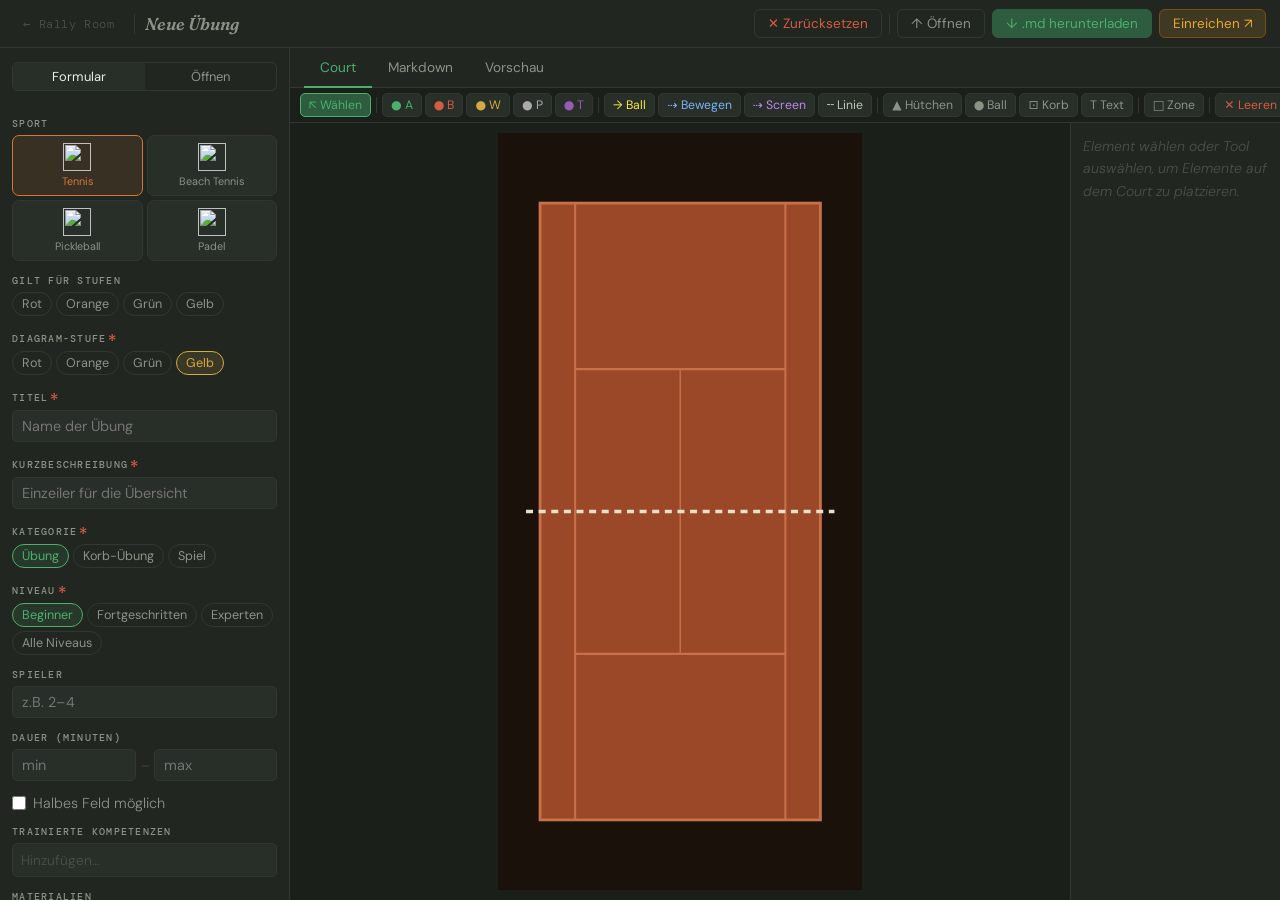
==== commit 1753ab91: "DRY" ====
--- a/site/editor/index.html
+++ b/site/editor/index.html
@@ -7,15 +7,11 @@
 <link rel="icon" href="../favicon.ico"/>
 <link rel="preconnect" href="https://fonts.googleapis.com"/>
 <link href="https://fonts.googleapis.com/css2?family=DM+Mono:wght@400;500&family=Fraunces:ital,wght@0,300;0,600;1,300&family=DM+Sans:wght@300;400;500&display=swap" rel="stylesheet"/>
+<link rel="stylesheet" href="../shared.css"/>
 <style>
-*,*::before,*::after{box-sizing:border-box;margin:0;padding:0}
 :root{
-  --bg:#1a1f1a;--surface:#212621;--card:#282e28;--border:#313831;
-  --ink:#e8ede4;--ink-muted:#8a9486;--ink-faint:#4a5248;
   --green:#4caf6e;--green-dim:#2d5c3e;
-  --red:#d45c43;--yellow:#d4a843;--blue:#4385d4;
   --accent:#d4763a;
-  --mono:'DM Mono',monospace;--serif:'Fraunces',Georgia,serif;--sans:'DM Sans',system-ui,sans-serif;
 }
 html,body{height:100%;overflow:hidden;font-size:18px}
 body{background:var(--bg);color:var(--ink);font-family:var(--sans);font-weight:300;display:flex;flex-direction:column}
@@ -230,19 +226,6 @@
   background:var(--card);transition:background 0.1s;user-select:none;white-space:nowrap;
 }
 .md-sb-chip:hover{background:var(--border);color:var(--ink)}
-/* inline elements rendered by mdToHtml */
-.md-player{display:inline-flex;align-items:center;justify-content:center;
-  height:1.5em;min-width:1.5em;padding:0 0.35em;border-radius:999px;
-  vertical-align:middle;margin:0 2px;font-size:0.78em;
-  color:#fff;font-weight:500;font-family:var(--mono);line-height:1;white-space:nowrap}
-.md-zone{display:inline-flex;align-items:center;padding:0 5px;border-radius:3px;
-  border:1.5px dashed currentColor;height:1.5em;
-  font-size:0.78em;vertical-align:middle;margin:0 2px;font-family:var(--mono);font-weight:500}
-.md-cone{display:inline-flex;align-items:center;vertical-align:middle;
-  font-size:1.32em;margin:0 2px;line-height:1}
-.md-dot{display:inline-flex;align-items:center;width:0.85em;height:0.85em;border-radius:50%;
-  vertical-align:middle;margin:0 2px}
-.md-accent{font-family:var(--serif);color:var(--accent);font-style:italic}
 /* overlay tag styling */
 .ov-tag{color:var(--ink-faint)}
 .ov-accent{font-family:var(--serif);color:var(--accent);font-style:italic}
@@ -272,20 +255,6 @@
 .info-label{color:var(--ink-faint);font-family:var(--mono);font-size:0.62rem}
 .info-value{color:var(--ink-muted)}
 .info-value.danger{color:var(--red)}
-.skill-tag{font-size:0.62rem;font-family:var(--mono);background:var(--surface);color:var(--ink-faint);padding:2px 6px;border-radius:20px;border:1px solid var(--border)}
-.badge{font-size:0.56rem;letter-spacing:0.07em;text-transform:uppercase;font-weight:500;padding:3px 7px;border-radius:20px;white-space:nowrap;font-family:var(--mono);display:inline-block}
-.badge-exercise{background:#1e3626;color:#4caf6e}
-.badge-drill{background:#1a2e3a;color:#4385d4}
-.badge-game{background:#3a2618;color:#d4863a}
-.badge-beginner{background:rgba(76,175,110,.15);color:#4caf6e}
-.badge-intermediate{background:rgba(212,168,67,.15);color:#d4a843}
-.badge-advanced{background:rgba(212,92,67,.15);color:#d45c43}
-.badge-all-levels{background:rgba(67,133,212,.15);color:#4385d4}
-.badge-stage-red    {background:rgba(230,57,70,.15);color:#e63946}
-.badge-stage-orange {background:rgba(232,112,64,.15);color:#e87040}
-.badge-stage-green  {background:rgba(76,175,110,.15);color:#4caf6e}
-.badge-stage-yellow {background:rgba(212,168,67,.15);color:#d4a843}
-
 /* ── Modal ── */
 .modal-overlay{position:fixed;inset:0;background:rgba(0,0,0,.6);display:flex;align-items:center;justify-content:center;z-index:200}
 .modal-overlay.hidden{display:none}
--- a/site/shared.css
+++ b/site/shared.css
@@ -0,0 +1,25 @@
+*,*::before,*::after{box-sizing:border-box;margin:0;padding:0}
+:root{
+  --bg:#1a1f1a;--surface:#212621;--card:#282e28;--border:#313831;
+  --ink:#e8ede4;--ink-muted:#8a9486;--ink-faint:#4a5248;
+  --yellow:#d4a843;--red:#d45c43;--blue:#4385d4;
+  --mono:'DM Mono',monospace;--serif:'Fraunces',Georgia,serif;--sans:'DM Sans',system-ui,sans-serif;
+}
+.badge{font-size:0.58rem;letter-spacing:0.07em;text-transform:uppercase;font-weight:500;padding:3px 8px;border-radius:20px;white-space:nowrap;font-family:var(--mono);display:inline-block}
+.badge-exercise{background:#1e3626;color:#4caf6e}
+.badge-drill{background:#1a2e3a;color:#4385d4}
+.badge-game{background:#3a2618;color:#d4863a}
+.badge-beginner{background:rgba(76,175,110,0.15);color:#4caf6e}
+.badge-intermediate{background:rgba(212,168,67,0.15);color:#d4a843}
+.badge-advanced{background:rgba(212,92,67,0.15);color:#d45c43}
+.badge-all-levels{background:rgba(67,133,212,0.15);color:#4385d4}
+.badge-stage-red{background:rgba(230,57,70,.15);color:#e63946}
+.badge-stage-orange{background:rgba(232,112,64,.15);color:#e87040}
+.badge-stage-green{background:rgba(76,175,110,.15);color:#4caf6e}
+.badge-stage-yellow{background:rgba(212,168,67,.15);color:#d4a843}
+.skill-tag{font-size:0.64rem;font-family:var(--mono);background:var(--surface);color:var(--ink-faint);padding:2px 7px;border-radius:20px;border:1px solid var(--border)}
+.md-player{display:inline-flex;align-items:center;justify-content:center;height:1.5em;min-width:1.5em;padding:0 0.35em;border-radius:999px;vertical-align:middle;margin:0 2px;font-size:0.78em;color:#fff;font-weight:500;font-family:var(--mono);line-height:1;white-space:nowrap}
+.md-zone{display:inline-flex;align-items:center;padding:0 5px;border-radius:3px;border:1.5px dashed currentColor;height:1.5em;font-size:0.78em;vertical-align:middle;margin:0 2px;font-family:var(--mono);font-weight:500}
+.md-cone{display:inline-flex;align-items:center;vertical-align:middle;font-size:1.32em;margin:0 2px;line-height:1}
+.md-dot{display:inline-flex;align-items:center;width:0.85em;height:0.85em;border-radius:50%;vertical-align:middle;margin:0 2px}
+.md-accent{font-family:var(--serif);color:var(--accent);font-style:italic}
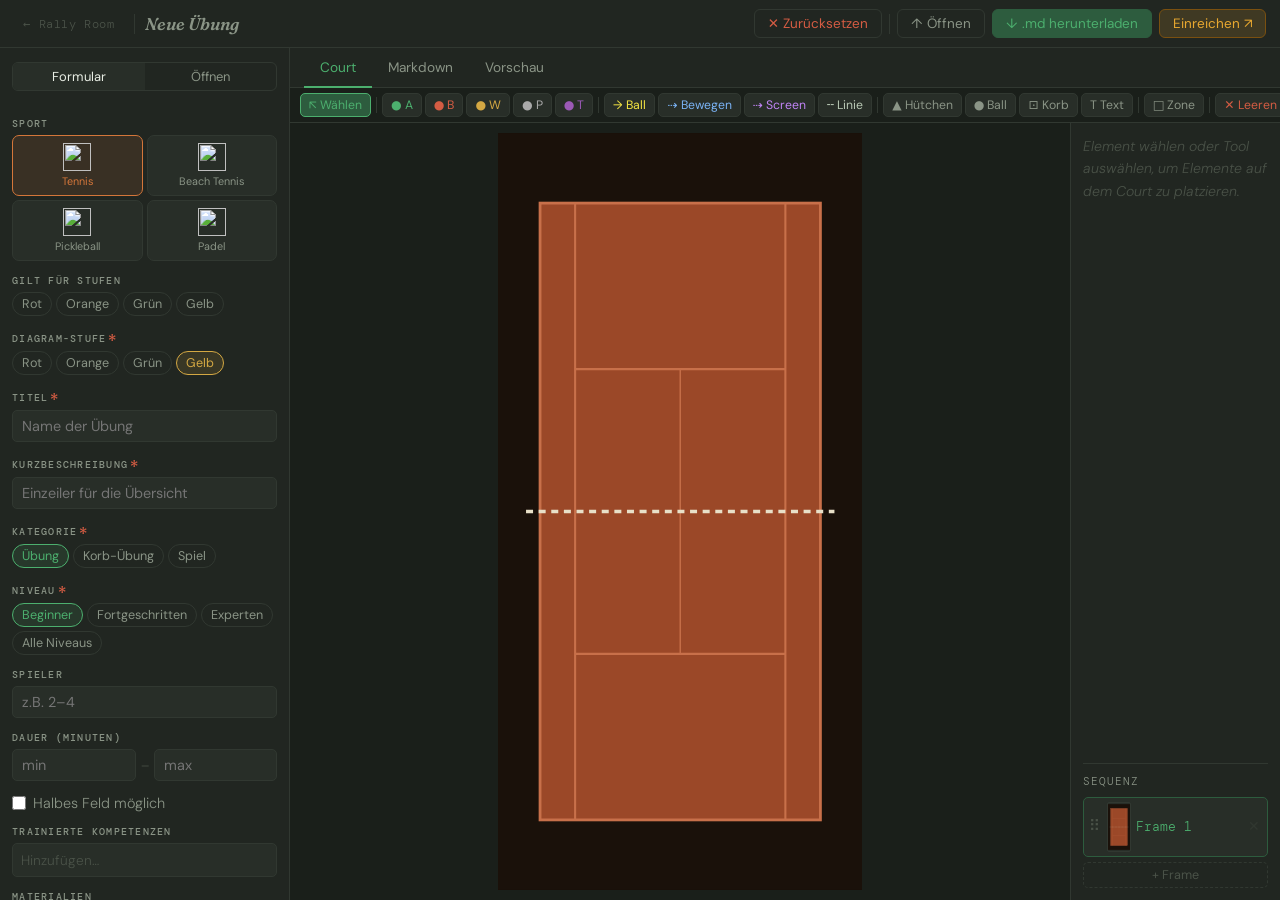
==== commit 6c352d35: "add multi frame diagram support" ====
--- a/site/editor/index.html
+++ b/site/editor/index.html
@@ -166,6 +166,22 @@
 }
 #props-panel.empty .props-filled{display:none}
 #props-panel:not(.empty) .props-empty{display:none}
+#frames-manager{margin-top:auto;border-top:1px solid var(--border);padding-top:10px;flex-shrink:0}
+.frame-item{display:flex;align-items:center;gap:5px;padding:4px 3px;border-radius:5px;cursor:pointer;border:1px solid transparent;transition:all 0.1s}
+.frame-item:hover{background:var(--card);border-color:var(--border)}
+.frame-item.active{background:var(--card);border-color:var(--green-dim)}
+.frame-drag-handle{cursor:grab;color:var(--ink-faint);font-size:0.85rem;padding:0 2px;flex-shrink:0;user-select:none;line-height:1}
+.frame-drag-handle:active{cursor:grabbing}
+.frame-thumb-wrap{width:24px;height:50px;border-radius:2px;overflow:hidden;border:1px solid var(--border);flex-shrink:0}
+.frame-thumb-wrap svg{width:100%;height:100%}
+.frame-label{flex:1;font-size:0.7rem;color:var(--ink-muted);font-family:var(--mono)}
+.frame-item.active .frame-label{color:#4caf6e}
+.frame-del-btn{background:none;border:none;color:var(--ink-faint);cursor:pointer;font-size:0.75rem;padding:2px 4px;border-radius:3px;flex-shrink:0;line-height:1}
+.frame-del-btn:hover:not(:disabled){color:var(--red);background:rgba(212,92,67,.1)}
+.frame-del-btn:disabled{opacity:0.25;cursor:default}
+.frame-add-btn{width:100%;margin-top:5px;padding:4px;border-radius:5px;border:1px dashed var(--border);background:transparent;color:var(--ink-faint);cursor:pointer;font-family:var(--sans);font-size:0.7rem;transition:all 0.1s}
+.frame-add-btn:hover{border-color:var(--green-dim);color:#4caf6e;background:rgba(76,175,110,.08)}
+.frame-item.drag-over{border-color:#4caf6e;background:rgba(76,175,110,.08)}
 .props-empty{font-size:0.78rem;color:var(--ink-faint);font-style:italic;line-height:1.6}
 #props-body{display:flex;flex-direction:column;gap:12px}
 .props-filled{display:flex;flex-direction:column;gap:10px}
@@ -551,6 +567,11 @@
           <div class="props-filled">
             <div id="props-body"></div>
           </div>
+          <div id="frames-manager">
+            <div class="prop-label" style="margin-bottom:6px">Sequenz</div>
+            <div id="frames-list"></div>
+            <button class="frame-add-btn" onclick="addFrame()">+ Frame</button>
+          </div>
         </div>
       </div>
     </div>
@@ -706,8 +727,17 @@
 
 // ── Court editor state ────────────────────────────────────────────────────────
 const state = {
+  frames: [{ players: [], arrows: [], markers: [], zones: [] }],
+  currentFrame: 0,
+  get players() { return this.frames[this.currentFrame].players; },
+  set players(v) { this.frames[this.currentFrame].players = v; },
+  get arrows()  { return this.frames[this.currentFrame].arrows; },
+  set arrows(v) { this.frames[this.currentFrame].arrows = v; },
+  get markers() { return this.frames[this.currentFrame].markers; },
+  set markers(v){ this.frames[this.currentFrame].markers = v; },
+  get zones()   { return this.frames[this.currentFrame].zones; },
+  set zones(v)  { this.frames[this.currentFrame].zones = v; },
   tool: "select",
-  players: [], arrows: [], markers: [], zones: [],
   selected: null, dragging: null, drawing: null, drawingZone: null,
   nextId: 1,
 };
@@ -1321,10 +1351,12 @@
   syncTagDisplays();
   document.getElementById("f-half-court").checked = false;
   document.getElementById("f-body").value = "Beschreibe die Übung hier.\n\n## Aufbau\n\n## Ziel\n\n## Trainer Hinweise\n\n## Variationen";
-  state.players=[]; state.arrows=[]; state.markers=[]; state.zones=[];
+  state.frames=[{players:[],arrows:[],markers:[],zones:[]}];
+  state.currentFrame=0;
   state.selected=null; state.drawing=null; state.drawingZone=null; state.nextId=1;
   try { localStorage.removeItem(LS_KEY); } catch(e) {}
   render();
+  renderFrameManager();
 }
 function openClearModal() { document.getElementById("clear-modal").classList.remove("hidden"); }
 function closeModal(id)   { document.getElementById(id).classList.add("hidden"); }
@@ -1333,6 +1365,7 @@
   state.players=[]; state.arrows=[]; state.markers=[]; state.zones=[];
   state.selected=null; state.drawing=null; state.drawingZone=null;
   render();
+  renderFrameManager();
 }
 
 // ── Markdown → HTML (mirrors build.js) ───────────────────────────────────────
@@ -1703,17 +1736,18 @@
 }
 
 // ── Diagram YAML ──────────────────────────────────────────────────────────────
-function diagramYaml() {
+function diagramYaml(frameIdx) {
+  const f = frameIdx !== undefined ? state.frames[frameIdx] : state.frames[state.currentFrame];
   const fmt = v => typeof v === "number" ? +v.toFixed(3) : v;
   const lines = [];
   lines.push("  players:");
-  state.players.forEach(p => {
+  (f.players||[]).forEach(p => {
     const img = p.image ? `, image: '${p.image}'` : "";
     const clr = p.team === 'P' ? `, color: '${p.color||'#888888'}'` : "";
     lines.push(`    - { id: ${p.id}, team: ${p.team}, x: ${fmt(p.x)}, y: ${fmt(p.y)}, label: ${p.label||p.team}${img}${clr} }`);
   });
   lines.push("  arrows:");
-  state.arrows.forEach(a => {
+  (f.arrows||[]).forEach(a => {
     const headEnd   = a.type==="line" ? (a.headEnd??false)  : (a.headEnd??true);
     const headStart = a.headStart||a.bidir||false;
     const hs  = headStart                          ? ", headStart: true"  : "";
@@ -1724,7 +1758,7 @@
     lines.push(`    - { id: ${a.id}, x1: ${fmt(a.x1)}, y1: ${fmt(a.y1)}, x2: ${fmt(a.x2)}, y2: ${fmt(a.y2)}, type: ${a.type}${hs}${he}${md}${ctrl} }`);
   });
   lines.push("  markers:");
-  state.markers.forEach(m => {
+  (f.markers||[]).forEach(m => {
     const img = m.image ? `, image: '${m.image}'` : "";
     const col = m.color ? `, color: '${m.color}'` : "";
     const txt  = m.text!=null ? `, text: '${String(m.text).replace(/'/g,"\\\'")}'` : "";
@@ -1735,7 +1769,7 @@
     lines.push(`    - { id: ${m.id}, type: ${m.type}, x: ${fmt(m.x)}, y: ${fmt(m.y)}${img}${col}${txt}${sz}${rot}${bold}${ital} }`);
   });
   lines.push("  zones:");
-  state.zones.forEach(z => {
+  (f.zones||[]).forEach(z => {
     const lbl = z.label ? `, label: ${z.label}` : "";
     lines.push(`    - { id: ${z.id}, x: ${fmt(z.x)}, y: ${fmt(z.y)}, width: ${fmt(z.width)}, height: ${fmt(z.height)}${lbl}, color: '${z.color||"#f5e642"}' }`);
   });
@@ -1775,8 +1809,7 @@
 materials:
 ${matYaml}
 summary: ${summary}
-diagram:
-${diagramYaml()}
+${state.frames.map((_, i) => `${i === 0 ? "diagram" : `diagram${i + 1}`}:\n${diagramYaml(i)}`).join("\n")}
 ---
 
 ${body || "Beschreibe die Übung hier.\n\n## Aufbau\n\n## Ziel\n\n## Trainer Hinweise\n\n## Variationen"}
@@ -1942,6 +1975,87 @@
   } catch(e) { showToast("✗ " + e.message); }
 }
 
+// ── Frame manager ─────────────────────────────────────────────────────────────
+function renderFrameManager() {
+  const list = document.getElementById("frames-list");
+  if (!list) return;
+  list.innerHTML = state.frames.map((_, i) => {
+    const svgHtml = courtSvgForFrame(i);
+    const isActive = i === state.currentFrame;
+    return `<div class="frame-item${isActive ? " active" : ""}"
+      draggable="true" data-frame-idx="${i}"
+      ondragstart="onFrameDragStart(event,${i})"
+      ondragover="onFrameDragOver(event,${i})"
+      ondragleave="onFrameDragLeave(event)"
+      ondrop="onFrameDrop(event,${i})"
+      onclick="switchFrame(${i})">
+      <span class="frame-drag-handle" onclick="event.stopPropagation()">⠿</span>
+      <div class="frame-thumb-wrap">${svgHtml}</div>
+      <span class="frame-label">Frame ${i + 1}</span>
+      <button class="frame-del-btn" onclick="event.stopPropagation();deleteFrame(${i})"
+        ${state.frames.length === 1 ? "disabled" : ""}
+        title="Frame löschen">✕</button>
+    </div>`;
+  }).join("");
+}
+
+function courtSvgForFrame(idx) {
+  const prev = state.currentFrame;
+  state.currentFrame = idx;
+  const svg = previewCourtSvg();
+  state.currentFrame = prev;
+  return svg;
+}
+
+function switchFrame(idx) {
+  if (idx < 0 || idx >= state.frames.length) return;
+  state.selected = null; state.drawing = null; state.drawingZone = null;
+  state.currentFrame = idx;
+  renderFrameManager();
+  render();
+}
+
+function addFrame() {
+  const last = state.frames[state.frames.length - 1];
+  state.frames.push(JSON.parse(JSON.stringify(last)));
+  state.currentFrame = state.frames.length - 1;
+  state.selected = null;
+  renderFrameManager();
+  render();
+}
+
+function deleteFrame(idx) {
+  if (state.frames.length <= 1) return;
+  state.frames.splice(idx, 1);
+  if (state.currentFrame >= state.frames.length) state.currentFrame = state.frames.length - 1;
+  state.selected = null;
+  renderFrameManager();
+  render();
+}
+
+let _dragFrameIdx = null;
+function onFrameDragStart(e, idx) { _dragFrameIdx = idx; e.dataTransfer.effectAllowed = "move"; }
+function onFrameDragOver(e, idx) {
+  e.preventDefault(); e.dataTransfer.dropEffect = "move";
+  document.querySelectorAll(".frame-item").forEach(el => el.classList.remove("drag-over"));
+  const items = document.querySelectorAll(".frame-item");
+  if (items[idx]) items[idx].classList.add("drag-over");
+}
+function onFrameDragLeave(e) { e.currentTarget.classList.remove("drag-over"); }
+function onFrameDrop(e, toIdx) {
+  e.preventDefault();
+  document.querySelectorAll(".frame-item").forEach(el => el.classList.remove("drag-over"));
+  if (_dragFrameIdx === null || _dragFrameIdx === toIdx) { _dragFrameIdx = null; return; }
+  const [moved] = state.frames.splice(_dragFrameIdx, 1);
+  state.frames.splice(toIdx, 0, moved);
+  if      (state.currentFrame === _dragFrameIdx) state.currentFrame = toIdx;
+  else if (_dragFrameIdx < state.currentFrame && toIdx >= state.currentFrame) state.currentFrame--;
+  else if (_dragFrameIdx > state.currentFrame && toIdx <= state.currentFrame) state.currentFrame++;
+  _dragFrameIdx = null;
+  renderFrameManager();
+  render();
+}
+
 // ── LocalStorage ─────────────────────────────────────────────────────────────
 const LS_KEY = "rally-room-editor";
 
@@ -1958,10 +2072,12 @@
       materials: document.getElementById("f-materials").value,
       summary:   document.getElementById("f-summary").value,
       body:      document.getElementById("f-body").value,
-      court: { players: state.players, arrows: state.arrows, markers: state.markers, zones: state.zones, nextId: state.nextId },
+      court: { frames: state.frames, currentFrame: state.currentFrame, nextId: state.nextId },
     }));
   } catch(e) {}
-}
+  if (!_fmRafPending) { _fmRafPending = true; requestAnimationFrame(() => { renderFrameManager(); _fmRafPending = false; }); }
+}
+let _fmRafPending = false;
 
 function loadFromStorage() {
   try {
@@ -1987,9 +2103,17 @@
     document.getElementById("f-body").value      = d.body      || "";
     syncTagDisplays();
     if (d.court) {
-      state.players = d.court.players || []; state.arrows  = d.court.arrows  || [];
-      state.markers = d.court.markers || []; state.zones   = d.court.zones   || [];
-      state.nextId  = d.court.nextId  || 1;
+      if (d.court.frames) {
+        state.frames = d.court.frames.map(f => ({
+          players: f.players||[], arrows: f.arrows||[], markers: f.markers||[], zones: f.zones||[]
+        }));
+        state.currentFrame = d.court.currentFrame || 0;
+        if (state.currentFrame >= state.frames.length) state.currentFrame = 0;
+      } else {
+        state.frames = [{ players: d.court.players||[], arrows: d.court.arrows||[], markers: d.court.markers||[], zones: d.court.zones||[] }];
+        state.currentFrame = 0;
+      }
+      state.nextId = d.court.nextId || 1;
     }
     return true;
   } catch(e) { return false; }
@@ -2072,16 +2196,39 @@
   syncTagDisplays();
   document.getElementById("f-summary").value   = meta.summary || "";
   document.getElementById("f-body").value      = body;
-  state.players = parseYamlList(rawFm, "players");
-  state.arrows  = parseYamlList(rawFm, "arrows");
-  state.markers = parseYamlList(rawFm, "markers");
-  state.zones   = parseYamlList(rawFm, "zones");
-  const nums = [...state.players,...state.arrows,...state.markers,...state.zones]
+  function extractYamlBlock(text, key) {
+    const m = text.match(new RegExp(`^${key}:\\s*\\n((?:[ \\t]+[^\\n]*\\n?)*)`, 'm'));
+    return m ? m[1] : null;
+  }
+  const parsedFrames = [];
+  const f1block = extractYamlBlock(rawFm, "diagram") || rawFm;
+  parsedFrames.push({
+    players: parseYamlList(f1block, "players"),
+    arrows:  parseYamlList(f1block, "arrows"),
+    markers: parseYamlList(f1block, "markers"),
+    zones:   parseYamlList(f1block, "zones"),
+  });
+  let _fi = 2;
+  while (true) {
+    const block = extractYamlBlock(rawFm, `diagram${_fi}`);
+    if (!block) break;
+    parsedFrames.push({
+      players: parseYamlList(block, "players"),
+      arrows:  parseYamlList(block, "arrows"),
+      markers: parseYamlList(block, "markers"),
+      zones:   parseYamlList(block, "zones"),
+    });
+    _fi++;
+  }
+  state.frames = parsedFrames;
+  state.currentFrame = 0;
+  const nums = parsedFrames.flatMap(f => [...f.players,...f.arrows,...f.markers,...f.zones])
     .map(o => o.id).filter(id => typeof id === "string" && id.startsWith("e"))
     .map(id => parseInt(id.slice(1))).filter(n => !isNaN(n));
   state.nextId = nums.length ? Math.max(...nums) + 1 : 1;
   state.selected = null;
   render();
+  renderFrameManager();
   renderMdOverlay();
   buildMdSidebar();
   saveToStorage();
@@ -2299,6 +2446,7 @@
 window.addEventListener("storage", e => {
   if (e.key !== LS_KEY) return;
   loadFromStorage();
+  renderFrameManager();
   syncTagDisplays();
   render();
   if (currentTab === "preview") renderPreview();
@@ -2307,6 +2455,7 @@
 
 // ── Init ──────────────────────────────────────────────────────────────────────
 loadFromStorage();
+renderFrameManager();
 syncTagDisplays();
 loadSportMeta();
 setTab(HASH_TAB[location.hash] || "court", { pushState: false });
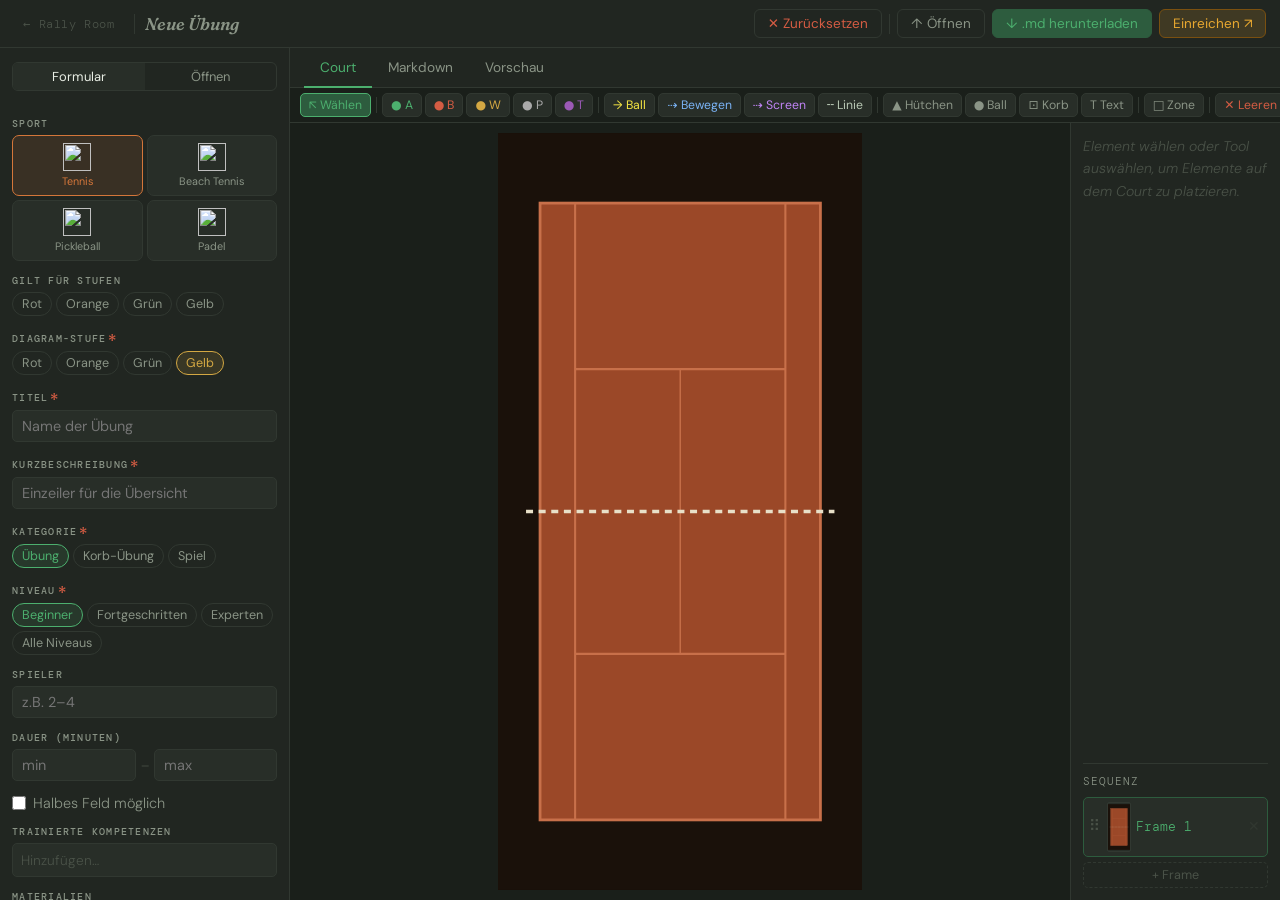
==== commit a4c69a9b: "improve favicon consitency" ====
--- a/site/editor/index.html
+++ b/site/editor/index.html
@@ -4,7 +4,7 @@
 <meta charset="UTF-8"/>
 <meta name="viewport" content="width=device-width,initial-scale=1.0"/>
 <title>Neue Übung — Rally Room</title>
-<link rel="icon" href="../favicon.ico"/>
+<link rel="icon" type="image/png" href="../favicons/rally_room.png"/>
 <link rel="preconnect" href="https://fonts.googleapis.com"/>
 <link href="https://fonts.googleapis.com/css2?family=DM+Mono:wght@400;500&family=Fraunces:ital,wght@0,300;0,600;1,300&family=DM+Sans:wght@300;400;500&display=swap" rel="stylesheet"/>
 <link rel="stylesheet" href="../shared.css"/>
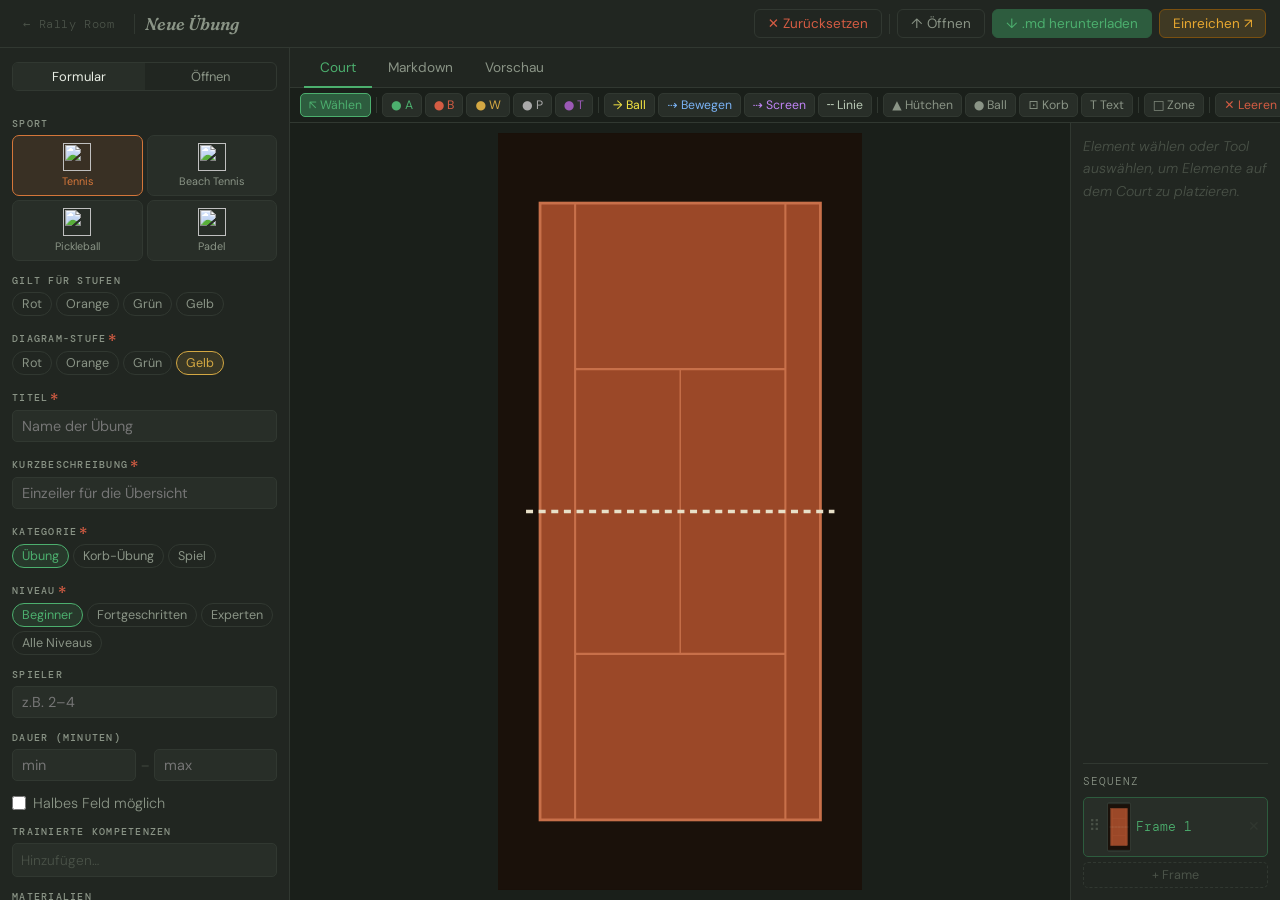
==== commit 16da1881: "fix time rendering" ====
--- a/site/editor/index.html
+++ b/site/editor/index.html
@@ -933,8 +933,8 @@
     s += `<rect data-id="${z.id}" data-kind="zone" x="${zx}" y="${zy}" width="${zw}" height="${zh}"
       fill="${col}" fill-opacity="${sel?.35:.18}" stroke="${sel?"#fff":col}" stroke-width="${sel?2:1.5}"
       stroke-dasharray="5,3" style="cursor:pointer"/>`;
-    if (z.label) s += `<text x="${zx+zw/2}" y="${zy+zh/2}" text-anchor="middle" dominant-baseline="middle"
-      fill="${col}" font-size="${VW*.04}" font-family="DM Mono,monospace" style="pointer-events:none">${z.label}</text>`;
+    if (z.label){const lx=zx+zw/2,ly=zy+zh/2,rot=z.rotation||0;s += `<text x="${lx}" y="${ly}" ${rot?`transform="rotate(${rot},${lx},${ly})"`:""} text-anchor="middle" dominant-baseline="middle"
+      fill="${col}" font-size="${VW*.04}" font-family="DM Mono,monospace" style="pointer-events:none">${z.label}</text>`;}
   });
 
   if (state.drawingZone) {
@@ -1073,6 +1073,7 @@
     html += `<div class="prop-type">Typ: ${sel.type}</div>`;
   } else if (kind === "zone") {
     html += propField("Label", "label", sel.label||"", "text");
+    html += propField("Rotation (°)", "rotation", sel.rotation||0, "number");
     html += propColor("Farbe", sel.color||"#f5e642");
   } else if (kind === "arrow") {
     const headEnd   = sel.type==="line" ? (sel.headEnd??false)  : (sel.headEnd??true);
@@ -1782,8 +1783,8 @@
 function generateMd() {
   const title   = document.getElementById("f-title").value.trim() || "Neue Übung";
   const players = document.getElementById("f-players").value.trim();
-  const durMin  = document.getElementById("f-dur-min").value.trim() || "0";
-  const durMax  = document.getElementById("f-dur-max").value.trim() || durMin;
+  const durMin  = document.getElementById("f-dur-min").value.trim() || "null";
+  const durMax  = document.getElementById("f-dur-max").value.trim() || "null";
   const halfC   = document.getElementById("f-half-court").checked;
   const summary = document.getElementById("f-summary").value.trim();
   const body    = document.getElementById("f-body").value.trim();
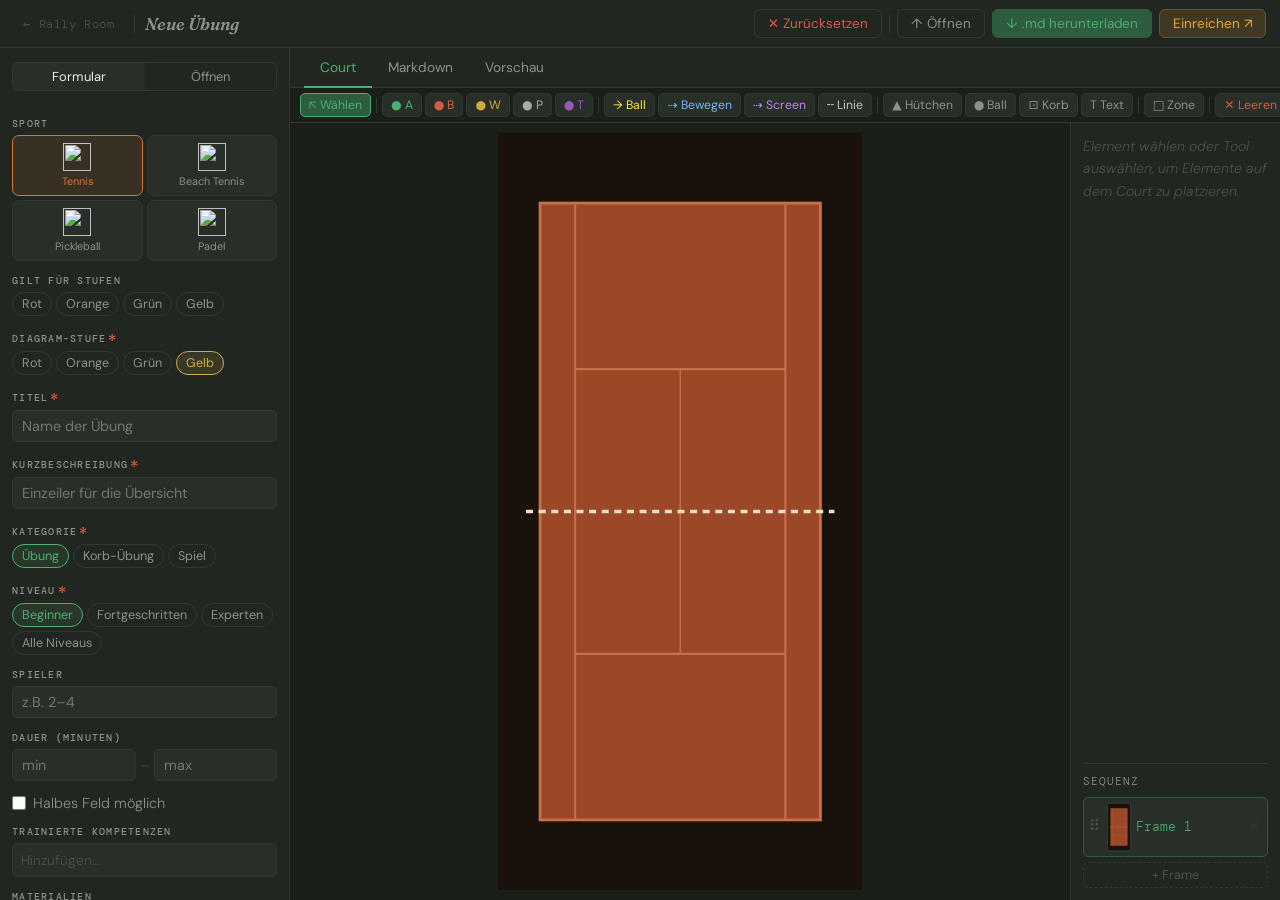
==== commit d779c594: "add sportabzeichen" ====
--- a/site/editor/index.html
+++ b/site/editor/index.html
@@ -454,6 +454,12 @@
     <div class="field-section">
       <div class="field-label">Kurzbeschreibung<span class="req">*</span></div>
       <input id="f-summary" class="field-input" type="text" placeholder="Einzeiler für die Übersicht" oninput="onFormChange()"/>
+    </div>
+
+    <div class="field-section" id="sa-section" style="display:none">
+      <div class="field-label">Wertungen (Sportabzeichen)</div>
+      <div id="sa-scores-rows"></div>
+      <button class="chip-btn" type="button" onclick="saAddScore()" style="margin-top:6px">+ Wertung</button>
     </div>
 
     <div class="field-section">
@@ -719,6 +725,60 @@
 let currentDiagramStage = "yellow";
 let currentTab      = "court";
 let TC = getTCFor("tennis");
+
+// ── Sportabzeichen mode (local editing of content/{sport}/sportabzeichen/N.md) ──
+let saMode = null;   // { sport, file } when editing a Sportabzeichen exercise
+let saScores = [];   // [{ key, max }]
+function renderSaScores() {
+  const wrap = document.getElementById("sa-scores-rows");
+  if (!wrap) return;
+  wrap.innerHTML = saScores.length ? saScores.map((s, i) => `
+    <div style="display:flex;gap:6px;margin-bottom:6px;align-items:center">
+      <input class="field-input" placeholder="Name (z.B. VH)" value="${(s.key||"").replace(/"/g,"&quot;")}" oninput="saScores[${i}].key=this.value;onFormChange()"/>
+      <input class="field-input" type="number" min="0" placeholder="max" value="${s.max??""}" style="max-width:78px" oninput="saScores[${i}].max=this.value===''?null:+this.value;onFormChange()"/>
+      <button class="chip-btn" type="button" style="color:var(--red)" onclick="saRemoveScore(${i})">✕</button>
+    </div>`).join("") : `<div style="font-size:0.8rem;color:var(--ink-faint)">Noch keine Wertungen.</div>`;
+}
+function saAddScore() { saScores.push({ key: "", max: null }); renderSaScores(); onFormChange(); }
+function saRemoveScore(i) { saScores.splice(i, 1); renderSaScores(); onFormChange(); }
+function saNormalizeScores(raw) {
+  return (raw || []).map(s => {
+    if (typeof s === "string") {
+      const ci = s.indexOf(":");
+      if (ci === -1) return { key: s.trim(), max: null };
+      const n = Number(s.slice(ci + 1).trim());
+      return { key: s.slice(0, ci).trim(), max: isNaN(n) ? null : n };
+    }
+    if (s && typeof s === "object") { const k = Object.keys(s)[0]; return { key: k, max: s[k] }; }
+    return { key: String(s), max: null };
+  });
+}
+function enterSaMode(sport, file) {
+  saMode = { sport, file };
+  setSport(sport);
+  document.getElementById("sa-section").style.display = "";
+  // hide fields irrelevant to Sportabzeichen exercises
+  ["f-players", "f-dur-min", "f-half-court", "f-skills", "f-materials"].forEach(id => {
+    const sec = document.getElementById(id)?.closest(".field-section"); if (sec) sec.style.display = "none";
+  });
+  ["cat-group", "skill-group"].forEach(id => {
+    const sec = document.getElementById(id)?.closest(".field-section"); if (sec) sec.style.display = "none";
+  });
+  const ap = document.getElementById("stufe-applies-group");
+  if (ap) { ap.style.display = "none"; if (ap.previousElementSibling) ap.previousElementSibling.style.display = "none"; }
+  document.getElementById("btn-download").style.display = "none";
+  const submitBtn = document.querySelector(".btn-submit"); if (submitBtn) submitBtn.style.display = "none";
+  document.getElementById("btn-save").style.display = isLocal ? "" : "none";
+  const tt = document.querySelector(".top-title"); if (tt) tt.textContent = "Sportabzeichen · " + file.replace(/\.md$/, "");
+  loadSaFile(sport, file);
+}
+async function loadSaFile(sport, file) {
+  try {
+    const r = await fetch(`/api/load?sport=${sport}&dir=sportabzeichen&file=${file}`);
+    if (!r.ok) throw new Error();
+    loadMdText(await r.text(), file);
+  } catch { showToast("⚠ Neue Übung " + file); saScores = []; renderSaScores(); }
+}
 
 function getTCFor(id) {
   const s = SPORT_MAP[id];
@@ -1789,6 +1849,24 @@
   const summary = document.getElementById("f-summary").value.trim();
   const body    = document.getElementById("f-body").value.trim();
 
+  if (saMode) {
+    const stageLine = (SPORT_MAP[currentSport]?.stages?.length && currentDiagramStage)
+      ? `\nstage: ${currentDiagramStage}` : "";
+    const scoresYaml = saScores.filter(s => (s.key || "").trim())
+      .map(s => `  - ${s.key.trim()}: ${s.max ?? 0}`).join("\n");
+    const diagramsYaml = state.frames.map((_, i) => `${i === 0 ? "diagram" : `diagram${i + 1}`}:\n${diagramYaml(i)}`).join("\n");
+    return `---
+title: ${title}${stageLine}
+summary: ${summary}
+scores:
+${scoresYaml}
+${diagramsYaml}
+---
+
+${body || "Beschreibe die Übung hier."}
+`;
+  }
+
   const trainList = document.getElementById("f-skills").value.split(",").map(s=>s.trim()).filter(Boolean);
   const matList   = document.getElementById("f-materials").value.split(",").map(s=>s.trim()).filter(Boolean);
 
@@ -1838,6 +1916,18 @@
 async function saveMd(overwrite = false) {
   const title = document.getElementById("f-title").value.trim();
   if (!title) { showToast("⚠ Titel erforderlich"); return; }
+  if (saMode) {
+    try {
+      const res = await fetch("/api/save", {
+        method: "POST",
+        headers: { "Content-Type": "application/json" },
+        body: JSON.stringify({ sport: saMode.sport, dir: "sportabzeichen", filename: saMode.file, content: generateMd(), overwrite: true }),
+      });
+      if (res.ok) { showToast("✓ Gespeichert — rebuild läuft…"); return; }
+      showToast("✗ " + await res.text());
+    } catch (e) { showToast("✗ " + e.message); }
+    return;
+  }
   const filename = slugify(title) + ".md";
   try {
     const res = await fetch("/api/save", {
@@ -2144,8 +2234,11 @@
       const colon = pair.indexOf(":");
       if (colon === -1) return;
       const k = pair.slice(0, colon).trim();
-      let v = pair.slice(colon + 1).trim().replace(/^['"]|['"]$/g, "");
-      if (v === "true") v = true; else if (v === "false") v = false;
+      const rawV = pair.slice(colon + 1).trim();
+      const quoted = /^['"].*['"]$/.test(rawV);
+      let v = rawV.replace(/^['"]|['"]$/g, "");
+      if (quoted) { /* keep as string, e.g. text "+1" */ }
+      else if (v === "true") v = true; else if (v === "false") v = false;
       else if (v !== "" && !isNaN(v)) v = Number(v);
       obj[k] = v;
     });
@@ -2197,6 +2290,7 @@
   syncTagDisplays();
   document.getElementById("f-summary").value   = meta.summary || "";
   document.getElementById("f-body").value      = body;
+  if (saMode) { saScores = saNormalizeScores(meta.scores); renderSaScores(); }
   function extractYamlBlock(text, key) {
     const m = text.match(new RegExp(`^${key}:\\s*\\n((?:[ \\t]+[^\\n]*\\n?)*)`, 'm'));
     return m ? m[1] : null;
@@ -2461,10 +2555,21 @@
 loadSportMeta();
 setTab(HASH_TAB[location.hash] || "court", { pushState: false });
 
+// URL param: ?sport=tennis&sa=1 → edit Sportabzeichen exercise N (local preview only)
+(() => {
+  const p = new URLSearchParams(location.search);
+  const pSport = p.get("sport"), pSa = p.get("sa");
+  if (pSa === null || !pSport || !SPORT_MAP[pSport]) return;
+  const file = pSa.endsWith(".md") ? pSa : pSa + ".md";
+  history.replaceState(null, "", location.pathname);
+  enterSaMode(pSport, file);
+})();
+
 // URL param: ?sport=tennis&slug=winner → prompt to load entry
 (async () => {
   const p = new URLSearchParams(location.search);
   const pSport = p.get("sport"), pSlug = p.get("slug");
+  if (p.get("sa") !== null) return;
   if (!pSport || !pSlug || !SPORT_MAP[pSport]) return;
   setSport(pSport);
   let title = pSlug;
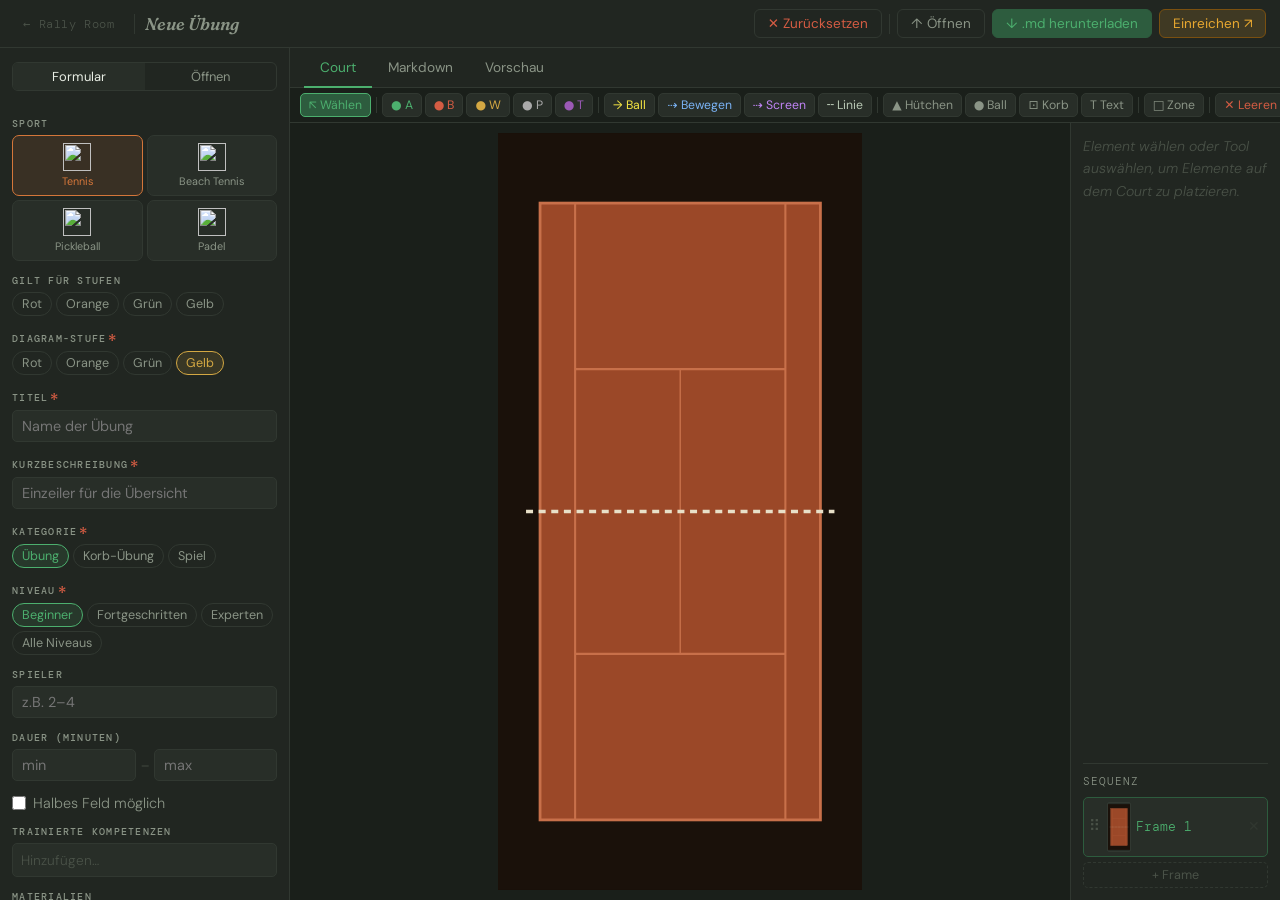
==== commit a1e8f7ee: "add <ol> support" ====
--- a/site/editor/index.html
+++ b/site/editor/index.html
@@ -263,6 +263,12 @@
 .prev-body p{margin-bottom:0.8em}
 .prev-body ul,.prev-body ol{margin:0 0 0.8em 1.3em}
 .prev-body li{margin-bottom:0.3em}
+.prev-body ol{list-style:none;counter-reset:li;margin-left:0;padding-left:2em}
+.prev-body ol>li{counter-increment:li;position:relative}
+.prev-body ol>li::before{content:counter(li)".";position:absolute;left:-1.8em;width:1.5em;text-align:right;top:-0.05em;font-family:var(--serif);font-weight:600;color:var(--accent);font-size:1.05em}
+.prev-body ul{list-style:none;padding-left:0.4em}
+.prev-body ul>li{position:relative}
+.prev-body ul>li::before{content:"";position:absolute;left:-1.1em;top:0.6em;width:6px;height:6px;border-radius:50%;background:var(--accent)}
 .prev-body strong{color:var(--ink);font-weight:500}
 .prev-body code{font-family:var(--mono);font-size:0.82em;background:var(--border);padding:1px 5px;border-radius:3px}
 .prev-body a{color:var(--green);text-decoration:underline;text-underline-offset:3px}
@@ -593,6 +599,7 @@
         <button class="md-tb-btn" title="Überschrift 3" onclick="prefixMdLine('### ')">H3</button>
         <div class="md-tb-sep"></div>
         <button class="md-tb-btn" title="Aufzählung" onclick="prefixMdLine('- ')">― Liste</button>
+        <button class="md-tb-btn" title="Nummerierte Liste" onclick="prefixMdLine('1. ')">1. Liste</button>
         <div class="md-tb-sep"></div>
         <button class="md-tb-btn md-tb-accent" title="Akzent-Stil: $text$" onclick="wrapMdSel('$','$')">$ Akzent</button>
       </div>
@@ -1430,10 +1437,13 @@
 }
 
 // ── Markdown → HTML (mirrors build.js) ───────────────────────────────────────
+const LIST_RE = /^( *)(?:[-*]|\d+[.)]) (.+)$/;
+
 function buildNestedList(items) {
   let pos = 0;
   function parseAt(minIndent) {
-    let html = "<ul>";
+    const tag = items[pos].ordered ? "ol" : "ul";
+    let html = "<" + tag + ">";
     while (pos < items.length && items[pos].indent >= minIndent) {
       const {indent, text} = items[pos++];
       html += "<li>" + text;
@@ -1441,7 +1451,7 @@
         html += parseAt(items[pos].indent);
       html += "</li>";
     }
-    return html + "</ul>";
+    return html + "</" + tag + ">";
   }
   return parseAt(items[0].indent);
 }
@@ -1451,13 +1461,13 @@
   const out = [];
   let i = 0;
   while (i < lines.length) {
-    const m = lines[i].match(/^( *)[-*] (.+)$/);
+    const m = lines[i].match(LIST_RE);
     if (m) {
       const items = [];
       while (i < lines.length) {
-        const lm = lines[i].match(/^( *)[-*] (.+)$/);
+        const lm = lines[i].match(LIST_RE);
         if (!lm) break;
-        items.push({ indent: lm[1].length, text: lm[2] });
+        items.push({ indent: lm[1].length, text: lm[2], ordered: /\d/.test(lines[i].trim()[0]) });
         i++;
       }
       out.push(buildNestedList(items));
